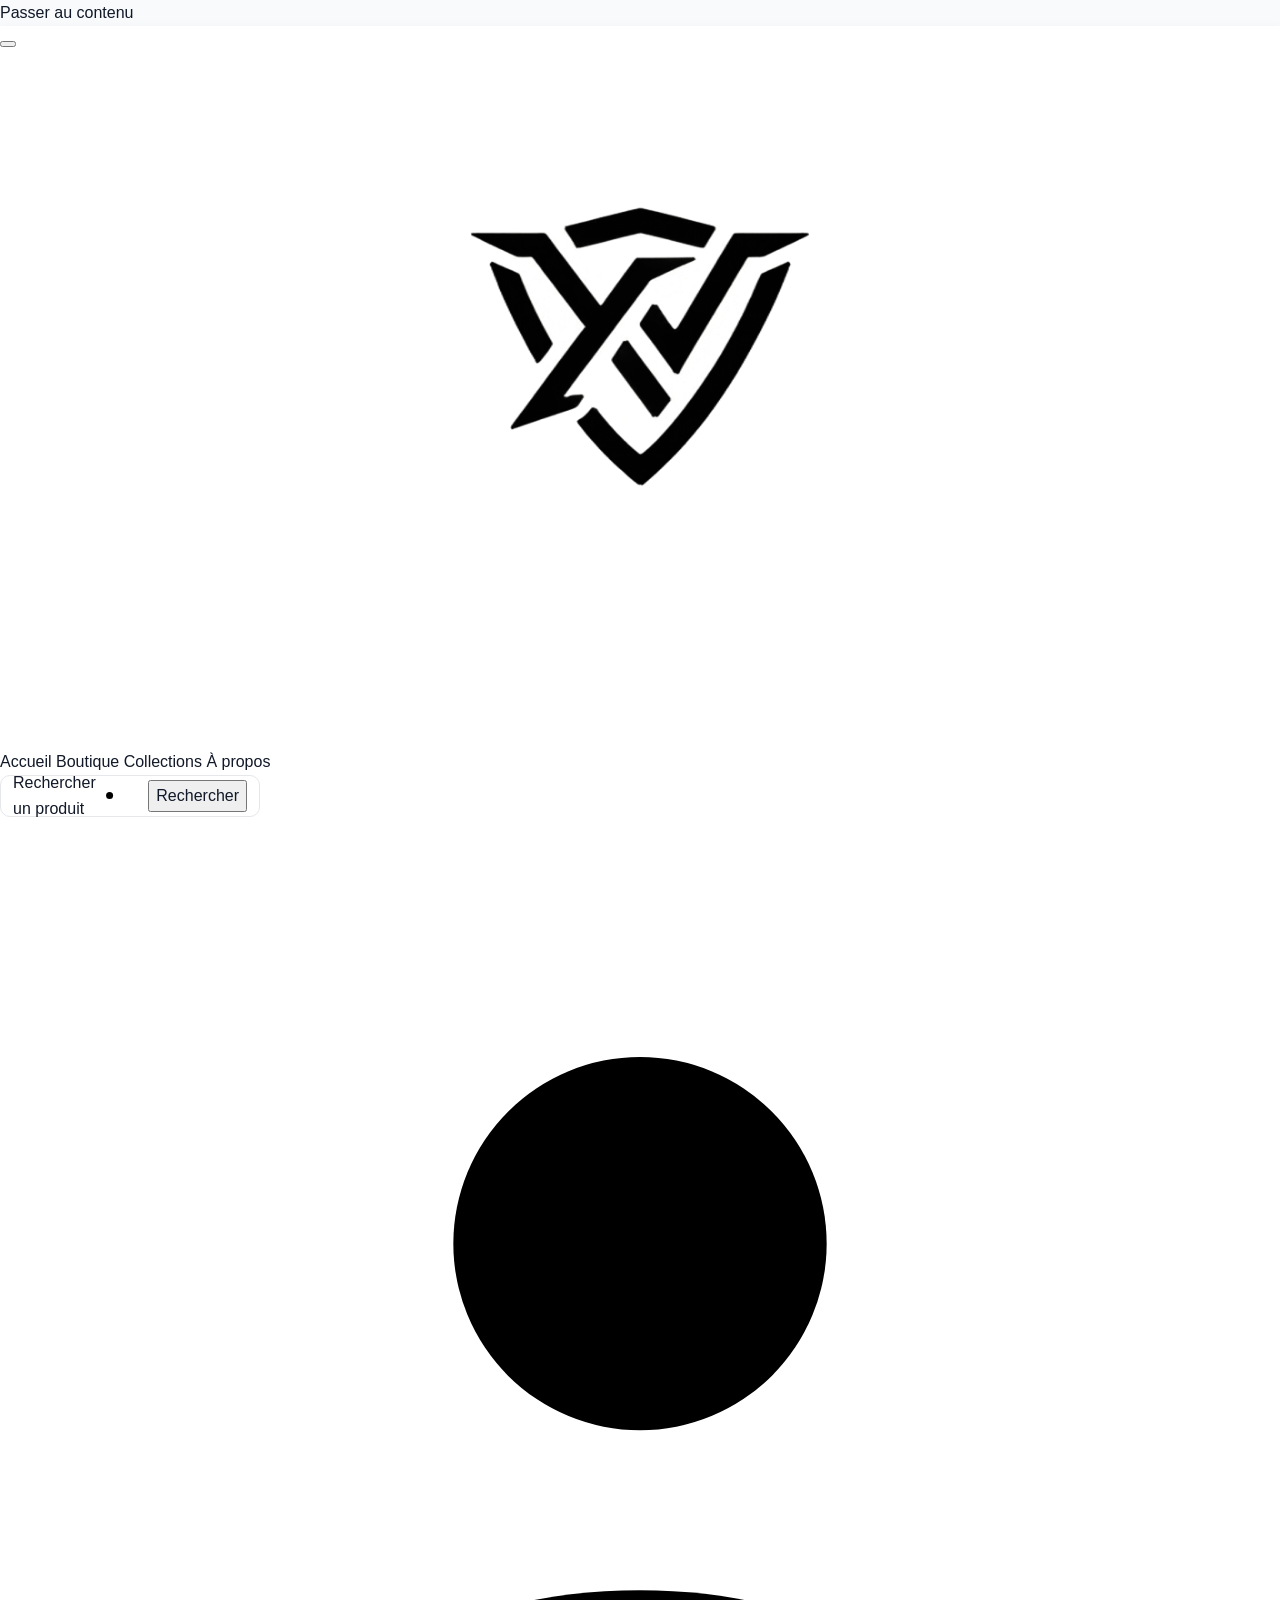
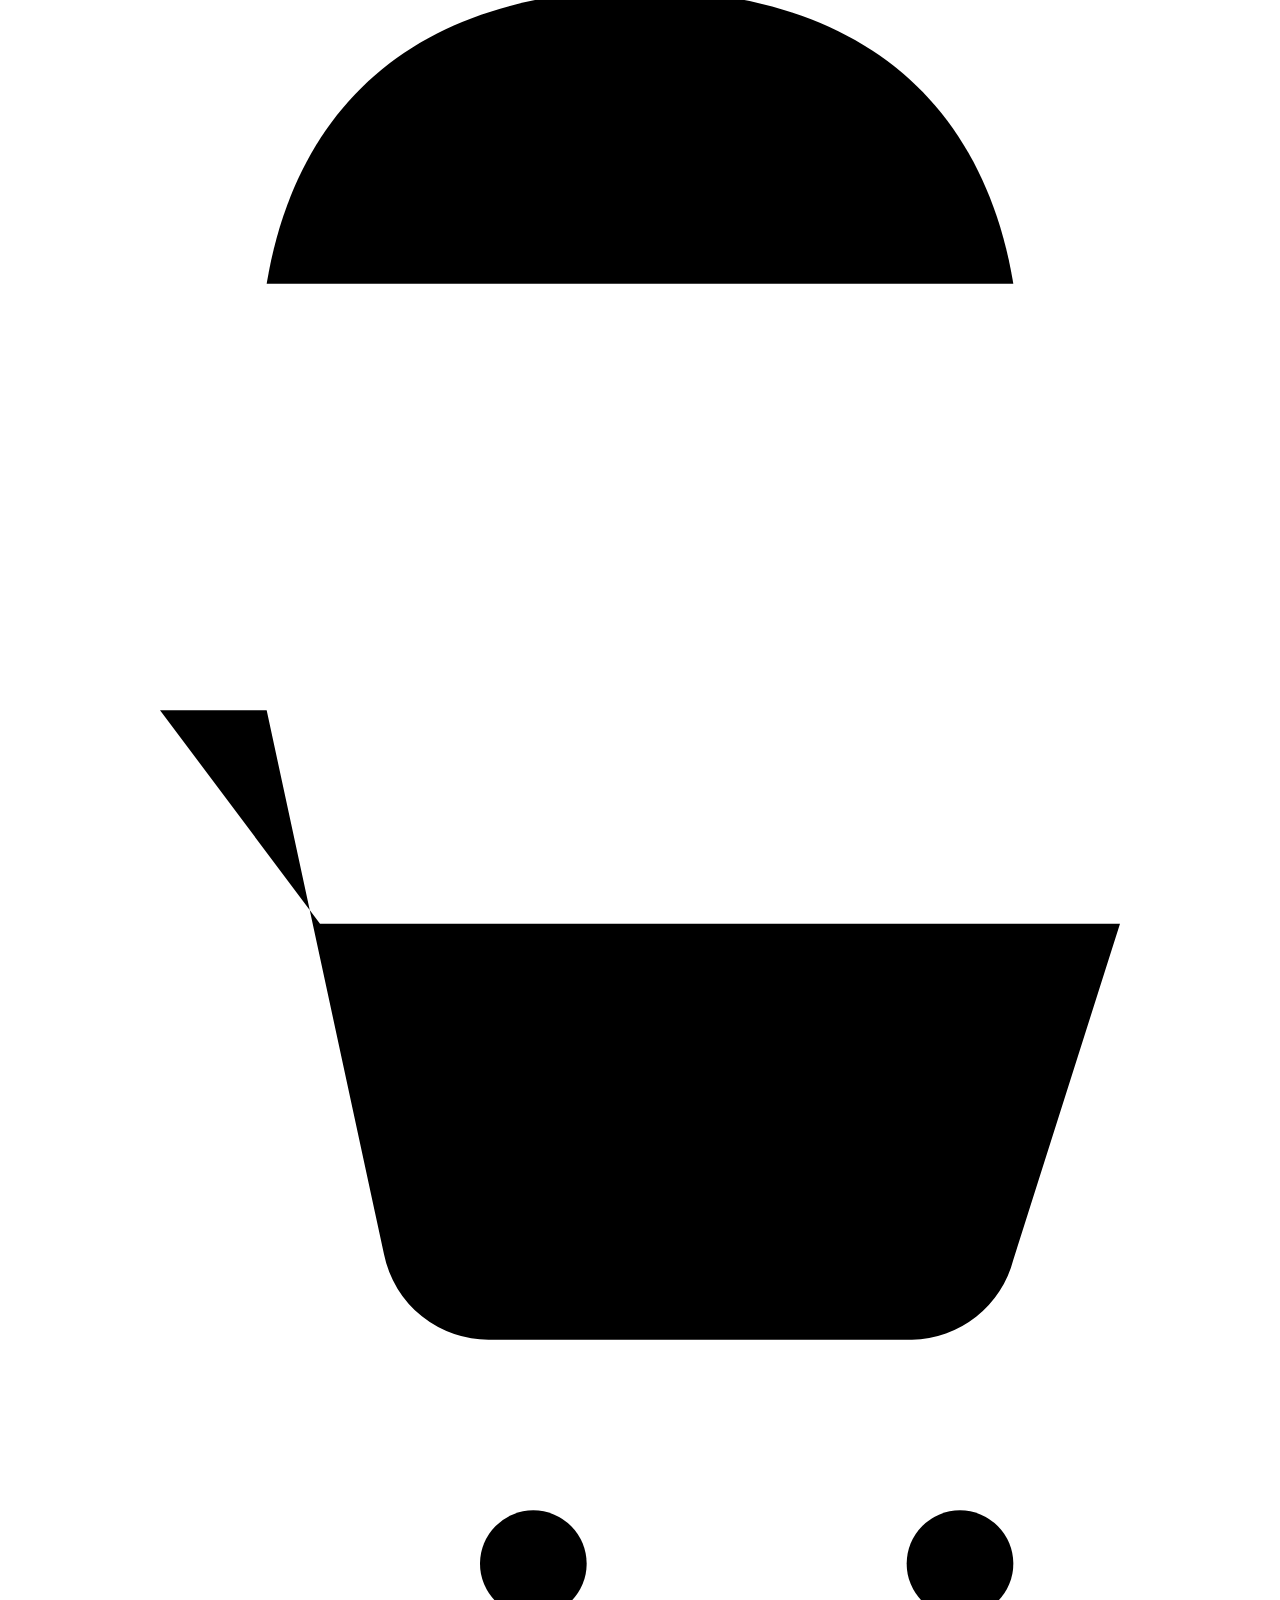
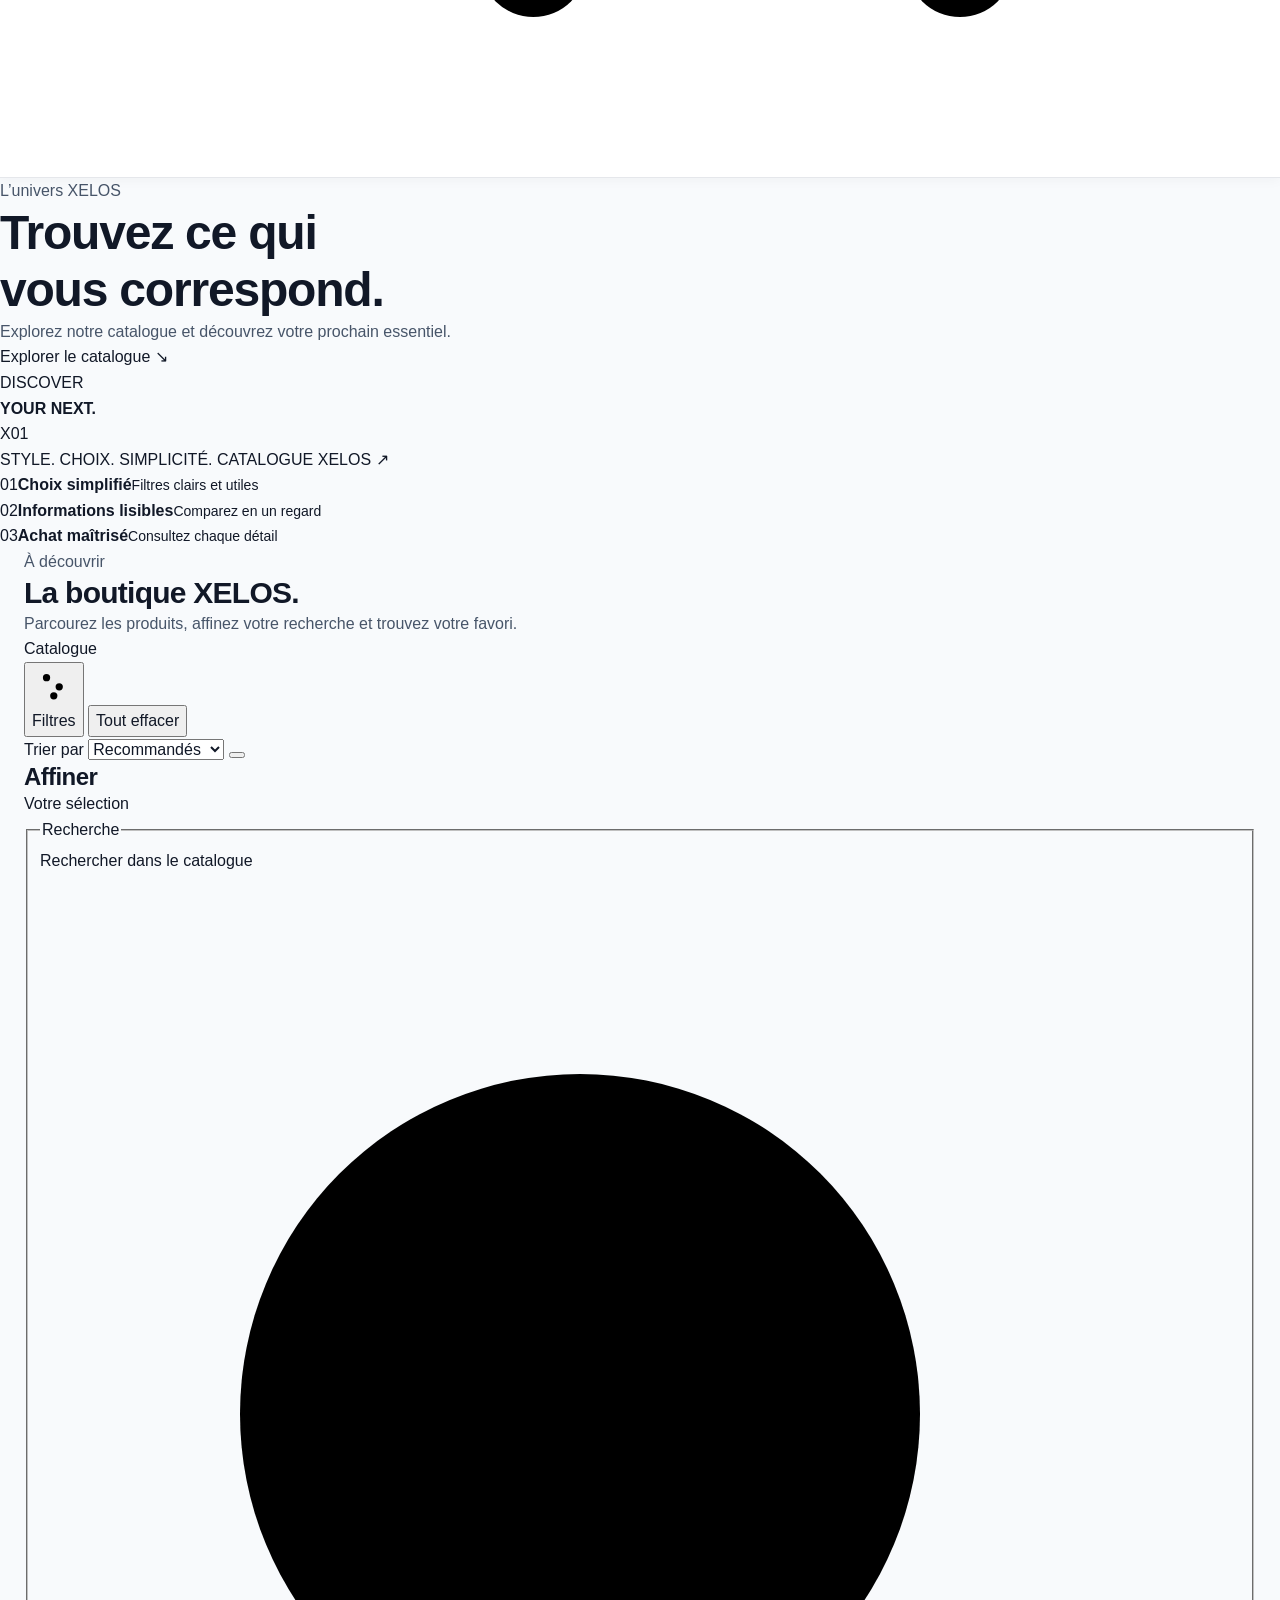
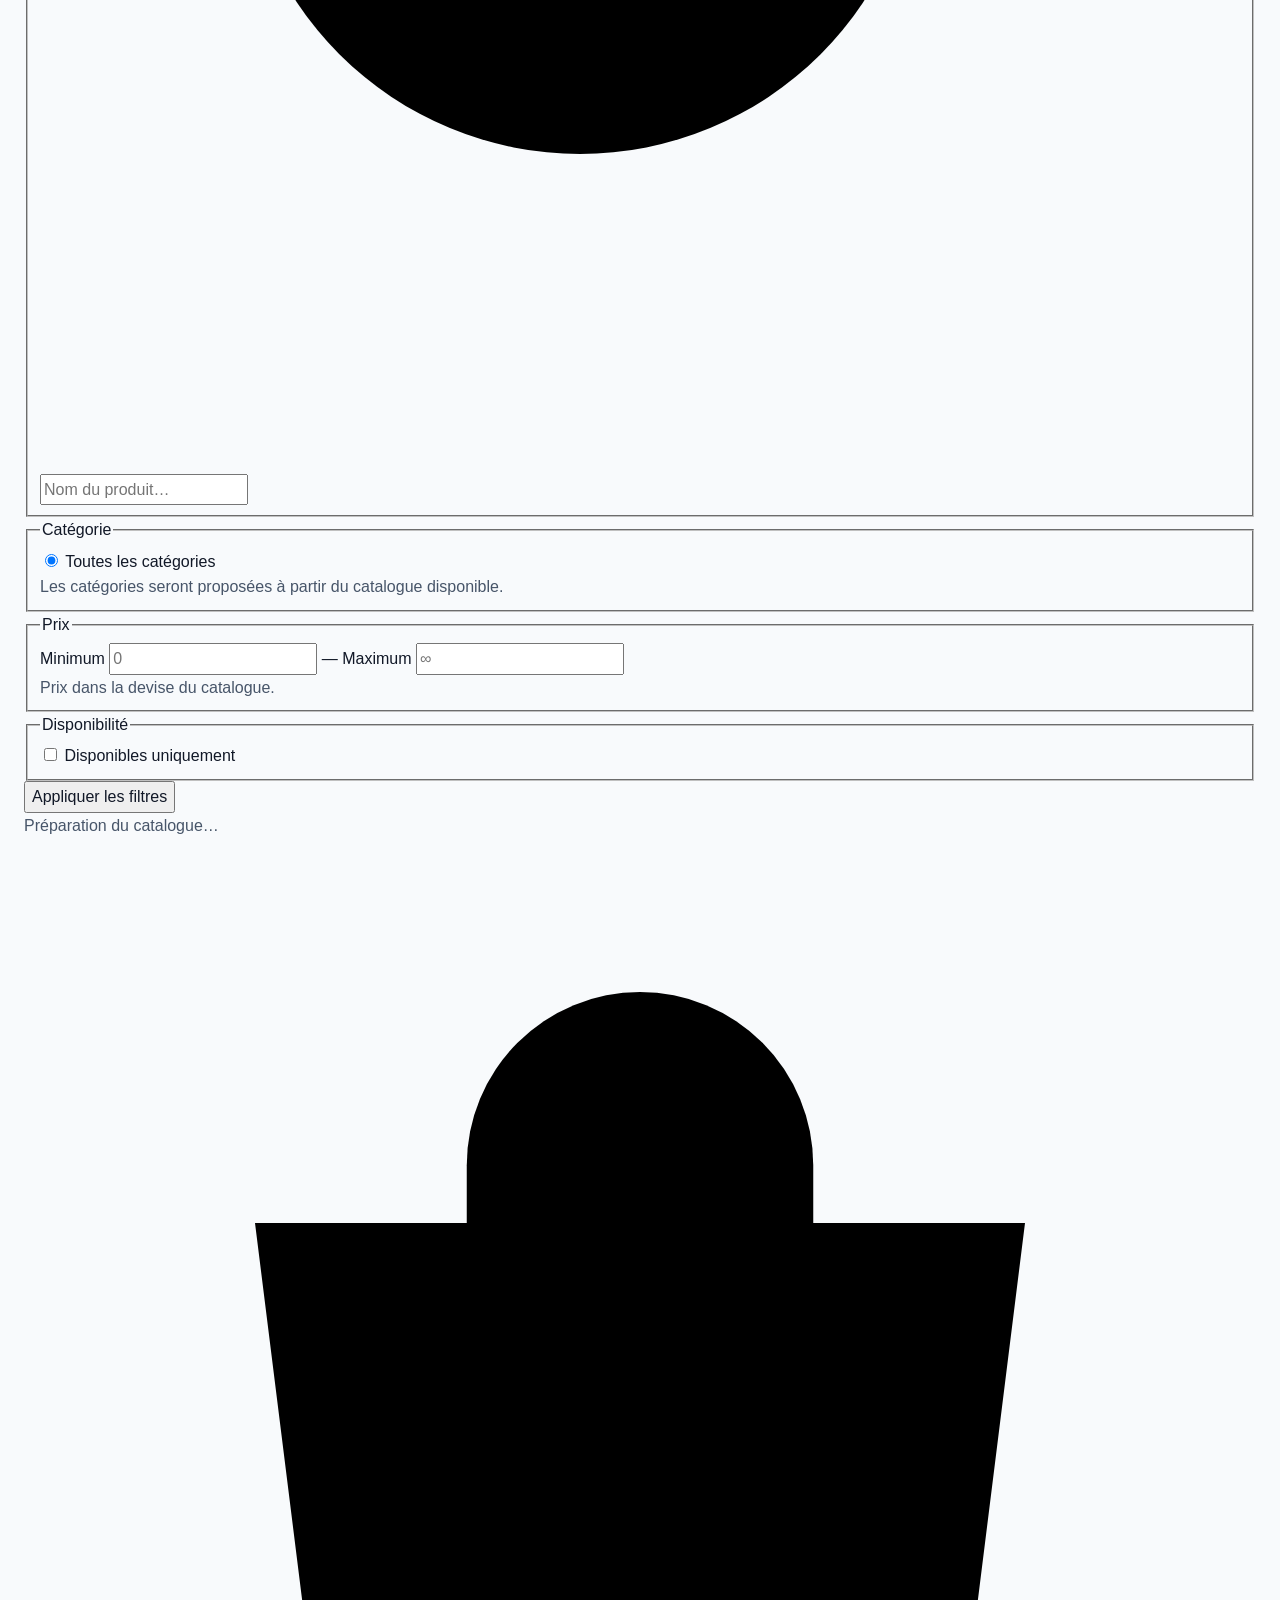
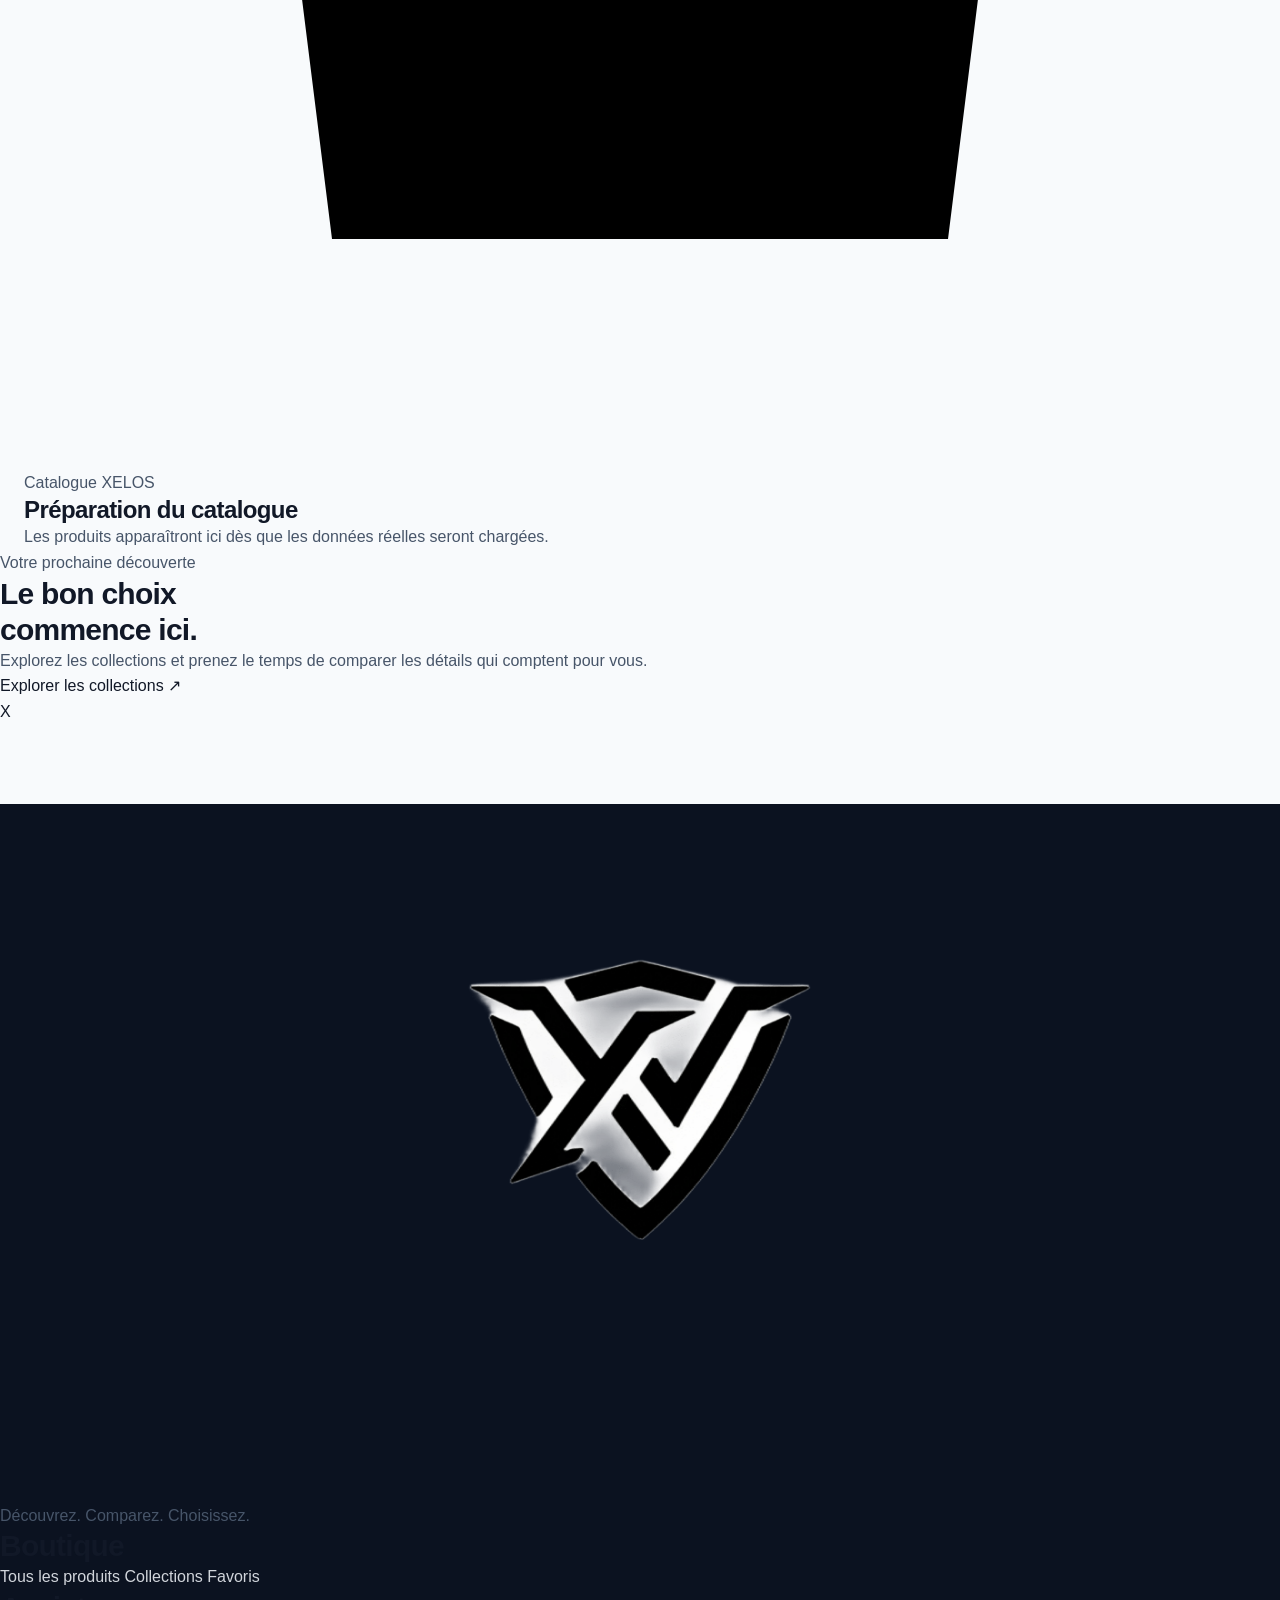
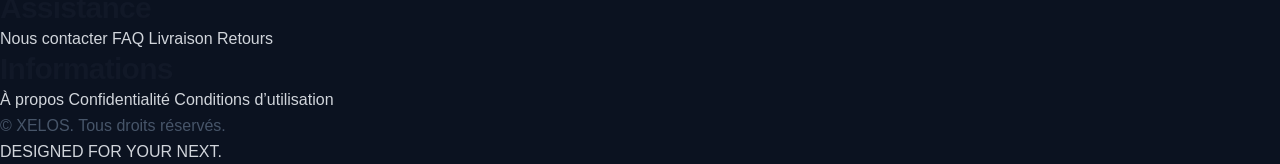
==== shop.html @ f97d2954 "Add initial shop.html file with layout and styles" ====
<!DOCTYPE html>
<html lang="fr">
<head>
  <meta charset="UTF-8">
  <meta name="viewport" content="width=device-width, initial-scale=1">
  <meta name="theme-color" content="#ffffff">
  <meta name="description" content="Explorez le catalogue XELOS : découvrez des produits soigneusement sélectionnés et trouvez ceux qui vous correspondent.">
  <title>Boutique | XELOS</title>

  <link rel="stylesheet" href="css/core/variables.css">
  <link rel="stylesheet" href="css/core/reset.css">
  <link rel="stylesheet" href="css/core/typography.css">
  <link rel="stylesheet" href="css/core/layout.css">
  <link rel="stylesheet" href="css/core/utilities.css">

  <link rel="stylesheet" href="css/components/buttons.css">
  <link rel="stylesheet" href="css/components/forms.css">
  <link rel="stylesheet" href="css/components/header.css">
  <link rel="stylesheet" href="css/components/footer.css">
  <link rel="stylesheet" href="css/components/product-card.css">
  <link rel="stylesheet" href="css/components/loader.css">
  <link rel="stylesheet" href="css/components/pagination.css">
  <link rel="stylesheet" href="css/responsive.css">
  <link rel="stylesheet" href="css/pages/shop.css">

  <script type="module" src="js/shop.js"></script>
</head>

<body class="shop-page">
  <a class="skip-link" href="#main-content">Passer au contenu</a>

  <header class="site-header">
    <div class="shop-header__inner">
      <button class="icon-button shop-menu-toggle"
              id="menuToggle"
              type="button"
              aria-label="Ouvrir le menu"
              aria-expanded="false"
              aria-controls="primaryNavigation">
        <svg viewBox="0 0 24 24" aria-hidden="true">
          <path d="M4 7h16M4 12h16M4 17h16"></path>
        </svg>
      </button>

      <a class="shop-brand" href="index.html" aria-label="XELOS — Accueil">
        <!-- Conserve le logo existant et adapte uniquement ce chemin à son vrai nom. -->
        <img src="assets/logos/xelos-logo.png" alt="XELOS" class="shop-brand__logo">
      </a>

      <nav class="shop-navigation" id="primaryNavigation" aria-label="Navigation principale">
        <a href="index.html">Accueil</a>
        <a href="shop.html" class="is-active" aria-current="page">Boutique</a>
        <a href="collections.html">Collections</a>
        <a href="about.html">À propos</a>
      </nav>

      <form class="header-search" id="headerSearch" role="search">
        <label class="visually-hidden" for="headerSearchInput">Rechercher un produit</label>
        <svg viewBox="0 0 24 24" aria-hidden="true">
          <circle cx="10.8" cy="10.8" r="6.8"></circle>
          <path d="m16 16 4.2 4.2"></path>
        </svg>
        <input id="headerSearchInput" type="search" placeholder="Rechercher un produit…"
               autocomplete="off">
        <button type="submit" aria-label="Lancer la recherche">Rechercher</button>
      </form>

      <div class="shop-header__actions">
        <a class="header-action" href="account.html" aria-label="Mon compte">
          <svg viewBox="0 0 24 24" aria-hidden="true">
            <circle cx="12" cy="8" r="3.5"></circle>
            <path d="M5 20c.6-3.6 3.1-5.5 7-5.5s6.4 1.9 7 5.5"></path>
          </svg>
        </a>
        <a class="header-action header-action--cart" href="cart.html" aria-label="Mon panier">
          <svg viewBox="0 0 24 24" aria-hidden="true">
            <path d="M3 4h2l2.2 10.2a2 2 0 0 0 2 1.6h7.9a2 2 0 0 0 1.9-1.5L21 8H6"></path>
            <circle cx="10" cy="20" r="1"></circle>
            <circle cx="18" cy="20" r="1"></circle>
          </svg>
          <span class="cart-count" id="cartCount" hidden>0</span>
        </a>
      </div>
    </div>
  </header>

  <main id="main-content">
    <section class="shop-hero" aria-labelledby="shopTitle">
      <div class="shop-hero__content">
        <p class="eyebrow"><span></span> L’univers XELOS</p>
        <h1 id="shopTitle">Trouvez ce qui<br><span>vous correspond.</span></h1>
        <p>Explorez notre catalogue et découvrez votre prochain essentiel.</p>
        <a class="button button-primary shop-hero__cta" href="#catalogue">
          Explorer le catalogue
          <span aria-hidden="true">↘</span>
        </a>
      </div>
      <div class="shop-hero__art" aria-hidden="true">
        <div class="shop-hero__orb shop-hero__orb--back"></div>
        <div class="shop-hero__orb shop-hero__orb--front"></div>
        <div class="shop-hero__line shop-hero__line--one"></div>
        <div class="shop-hero__line shop-hero__line--two"></div>
        <div class="shop-hero__label">DISCOVER<br><strong>YOUR NEXT.</strong></div>
        <div class="shop-hero__number">X<span>01</span></div>
      </div>
      <div class="shop-hero__bottom">
        <span>STYLE. CHOIX. SIMPLICITÉ.</span>
        <span>CATALOGUE XELOS <span aria-hidden="true">↗</span></span>
      </div>
    </section>

    <section class="shop-trust-strip" aria-label="Les engagements XELOS">
      <div><span class="trust-icon">01</span><span><strong>Choix simplifié</strong><small>Filtres clairs et utiles</small></span></div>
      <div><span class="trust-icon">02</span><span><strong>Informations lisibles</strong><small>Comparez en un regard</small></span></div>
      <div><span class="trust-icon">03</span><span><strong>Achat maîtrisé</strong><small>Consultez chaque détail</small></span></div>
    </section>

    <section class="shop-catalog section-container" id="catalogue" aria-labelledby="catalogueTitle">
      <div class="catalog-intro">
        <div>
          <p class="eyebrow">À découvrir</p>
          <h2 id="catalogueTitle">La boutique <span>XELOS.</span></h2>
          <p class="catalog-intro__description">Parcourez les produits, affinez votre recherche et trouvez votre favori.</p>
        </div>
        <div class="catalog-intro__meta">
          <span class="catalog-live-dot" aria-hidden="true"></span>
          <span id="catalogStatus">Catalogue</span>
        </div>
      </div>

      <div class="catalog-toolbar">
        <div class="catalog-toolbar__left">
          <button class="filter-toggle button button-secondary" id="filterToggle"
                  type="button" aria-expanded="true" aria-controls="catalogFilters">
            <svg viewBox="0 0 24 24" aria-hidden="true">
              <path d="M4 7h16M7 12h10M10 17h4"></path>
              <circle cx="8" cy="7" r="2"></circle>
              <circle cx="15" cy="12" r="2"></circle>
              <circle cx="12" cy="17" r="2"></circle>
            </svg>
            Filtres
            <span id="activeFilterCount" class="filter-count" hidden>0</span>
          </button>
          <button class="text-button" id="clearFilters" type="button">Tout effacer</button>
        </div>

        <div class="catalog-toolbar__right">
          <label class="results-label" for="sortSelect">Trier par</label>
          <select id="sortSelect" class="sort-select">
            <option value="recommended">Recommandés</option>
            <option value="newest">Nouveautés</option>
            <option value="popular">Popularité</option>
            <option value="price-asc">Prix croissant</option>
            <option value="price-desc">Prix décroissant</option>
            <option value="name-asc">Nom : A à Z</option>
          </select>
          <button class="view-toggle" id="viewToggle" type="button"
                  aria-label="Passer à l’affichage en liste" aria-pressed="false">
            <svg viewBox="0 0 24 24" aria-hidden="true">
              <rect x="4" y="4" width="6" height="6" rx="1"></rect>
              <rect x="14" y="4" width="6" height="6" rx="1"></rect>
              <rect x="4" y="14" width="6" height="6" rx="1"></rect>
              <rect x="14" y="14" width="6" height="6" rx="1"></rect>
            </svg>
          </button>
        </div>
      </div>

      <div class="catalog-layout">
        <aside class="catalog-filters" id="catalogFilters" aria-label="Filtres du catalogue">
          <div class="filter-panel__heading">
            <h3>Affiner</h3>
            <span>Votre sélection</span>
          </div>

          <fieldset class="filter-group">
            <legend>Recherche</legend>
            <label class="filter-search">
              <span class="visually-hidden">Rechercher dans le catalogue</span>
              <svg viewBox="0 0 24 24" aria-hidden="true">
                <circle cx="10.8" cy="10.8" r="6.8"></circle>
                <path d="m16 16 4.2 4.2"></path>
              </svg>
              <input id="catalogSearch" type="search" placeholder="Nom du produit…">
            </label>
          </fieldset>

          <fieldset class="filter-group">
            <legend>Catégorie</legend>
            <label class="filter-option">
              <input type="radio" name="category" value="" checked>
              <span>Toutes les catégories</span>
            </label>
            <div id="categoryOptions">
              <p class="filter-hint">Les catégories seront proposées à partir du catalogue disponible.</p>
            </div>
          </fieldset>

          <fieldset class="filter-group">
            <legend>Prix</legend>
            <div class="price-inputs">
              <label>
                <span>Minimum</span>
                <input id="minPrice" type="number" min="0" step="0.01" inputmode="decimal" placeholder="0">
              </label>
              <span class="price-separator" aria-hidden="true">—</span>
              <label>
                <span>Maximum</span>
                <input id="maxPrice" type="number" min="0" step="0.01" inputmode="decimal" placeholder="∞">
              </label>
            </div>
            <p class="filter-hint">Prix dans la devise du catalogue.</p>
          </fieldset>

          <fieldset class="filter-group">
            <legend>Disponibilité</legend>
            <label class="filter-option filter-option--checkbox">
              <input id="inStockOnly" type="checkbox">
              <span>Disponibles uniquement</span>
            </label>
          </fieldset>

          <button class="button button-primary filter-apply" id="applyFilters" type="button">
            Appliquer les filtres
          </button>
        </aside>

        <div class="catalog-results">
          <div class="catalog-results__top">
            <p id="resultsSummary" aria-live="polite">Préparation du catalogue…</p>
            <div class="active-filters" id="activeFilters" aria-label="Filtres actifs"></div>
          </div>

          <div class="product-grid" id="productGrid" aria-live="polite" aria-busy="true"></div>

          <div class="catalog-state" id="catalogState">
            <div class="catalog-state__icon" aria-hidden="true">
              <svg viewBox="0 0 64 64">
                <path d="M12 20h40l-4 32H16l-4-32Z"></path>
                <path d="M23 24v-7a9 9 0 0 1 18 0v7"></path>
                <path d="M25 36h14"></path>
              </svg>
            </div>
            <p class="eyebrow" id="stateEyebrow">Catalogue XELOS</p>
            <h3 id="stateTitle">Préparation du catalogue</h3>
            <p id="stateMessage">Les produits apparaîtront ici dès que les données réelles seront chargées.</p>
            <button class="button button-secondary" id="stateReset" type="button" hidden>
              Réinitialiser les filtres
            </button>
          </div>

          <nav class="catalog-pagination" id="catalogPagination" aria-label="Pagination du catalogue" hidden>
            <button class="pagination-button" id="previousPage" type="button" aria-label="Page précédente">←</button>
            <div class="pagination-pages" id="paginationPages"></div>
            <button class="pagination-button" id="nextPage" type="button" aria-label="Page suivante">→</button>
          </nav>
        </div>
      </div>
    </section>

    <section class="catalog-editorial" aria-label="Découvrir les collections XELOS">
      <div class="catalog-editorial__copy">
        <p class="eyebrow">Votre prochaine découverte</p>
        <h2>Le bon choix<br>commence <span>ici.</span></h2>
        <p>Explorez les collections et prenez le temps de comparer les détails qui comptent pour vous.</p>
        <a class="button button-light" href="collections.html">Explorer les collections <span aria-hidden="true">↗</span></a>
      </div>
      <div class="catalog-editorial__graphic" aria-hidden="true">
        <div class="editorial-ring editorial-ring--outer"></div>
        <div class="editorial-ring editorial-ring--inner"></div>
        <span>X</span>
      </div>
    </section>
  </main>

  <footer class="site-footer">
    <div class="shop-footer__main">
      <div class="shop-footer__brand">
        <a href="index.html" aria-label="XELOS — Accueil">
          <img src="assets/logos/xelos-logo.png" alt="XELOS" class="shop-brand__logo">
        </a>
        <p>Découvrez. Comparez. Choisissez.</p>
      </div>

      <div class="shop-footer__column">
        <h2>Boutique</h2>
        <a href="shop.html">Tous les produits</a>
        <a href="collections.html">Collections</a>
        <a href="wishlist.html">Favoris</a>
      </div>

      <div class="shop-footer__column">
        <h2>Assistance</h2>
        <a href="contact.html">Nous contacter</a>
        <a href="faq.html">FAQ</a>
        <a href="shipping-policy.html">Livraison</a>
        <a href="returns-policy.html">Retours</a>
      </div>

      <div class="shop-footer__column">
        <h2>Informations</h2>
        <a href="about.html">À propos</a>
        <a href="privacy-policy.html">Confidentialité</a>
        <a href="terms.html">Conditions d’utilisation</a>
      </div>
    </div>
    <div class="shop-footer__bottom">
      <p>© <span id="currentYear"></span> XELOS. Tous droits réservés.</p>
      <span>DESIGNED FOR YOUR NEXT.</span>
    </div>
  </footer>
</body>
</html>
---- css/core/variables.css ----
:root {
  color-scheme: light;

  /* Brand */
  --color-primary: #2563eb;
  --color-primary-hover: #1d4ed8;
  --color-primary-active: #1e40af;
  --color-primary-soft: #eff6ff;

  /* Backgrounds */
  --color-background: #f8fafc;
  --color-surface: #ffffff;
  --color-surface-muted: #f1f5f9;
  --color-surface-dark: #111827;

  /* Text */
  --color-text: #111827;
  --color-text-secondary: #475569;
  --color-text-muted: #64748b;
  --color-text-inverse: #ffffff;

  /* Borders */
  --color-border: #e2e8f0;
  --color-border-strong: #cbd5e1;

  /* Status */
  --color-success: #16a34a;
  --color-success-soft: #f0fdf4;
  --color-warning: #d97706;
  --color-warning-soft: #fffbeb;
  --color-danger: #dc2626;
  --color-danger-soft: #fef2f2;
  --color-info: #0891b2;
  --color-info-soft: #ecfeff;

  /* Typography */
  --font-family-base: Inter, -apple-system, BlinkMacSystemFont,
    "Segoe UI", sans-serif;
  --font-family-heading: Inter, -apple-system, BlinkMacSystemFont,
    "Segoe UI", sans-serif;

  --font-size-xs: 0.75rem;
  --font-size-sm: 0.875rem;
  --font-size-base: 1rem;
  --font-size-lg: 1.125rem;
  --font-size-xl: 1.25rem;
  --font-size-2xl: 1.5rem;
  --font-size-3xl: 1.875rem;
  --font-size-4xl: 2.25rem;
  --font-size-5xl: 3rem;

  --line-height-tight: 1.2;
  --line-height-base: 1.6;
  --line-height-relaxed: 1.75;

  /* Spacing */
  --space-1: 0.25rem;
  --space-2: 0.5rem;
  --space-3: 0.75rem;
  --space-4: 1rem;
  --space-5: 1.25rem;
  --space-6: 1.5rem;
  --space-8: 2rem;
  --space-10: 2.5rem;
  --space-12: 3rem;
  --space-16: 4rem;
  --space-20: 5rem;

  /* Layout */
  --container-width: 1280px;
  --container-wide: 1440px;
  --header-height: 76px;
  --sidebar-width: 260px;

  /* Borders and shadows */
  --radius-sm: 6px;
  --radius-md: 10px;
  --radius-lg: 16px;
  --radius-xl: 24px;
  --radius-full: 9999px;

  --shadow-sm: 0 1px 2px rgb(15 23 42 / 5%);
  --shadow-md: 0 4px 12px rgb(15 23 42 / 8%);
  --shadow-lg: 0 12px 32px rgb(15 23 42 / 12%);

  /* Motion */
  --transition-fast: 150ms ease;
  --transition-base: 250ms ease;
  --transition-slow: 350ms ease;

  /* Layers */
  --z-dropdown: 100;
  --z-sticky: 200;
  --z-overlay: 300;
  --z-modal: 400;
  --z-toast: 500;
}
---- css/core/typography.css ----
html {
  font-size: 16px;
}

body {
  font-family: var(--font-family-base);
  font-size: var(--font-size-base);
  font-weight: 400;
  line-height: var(--line-height-base);
  color: var(--color-text);
  background: var(--color-background);
  -webkit-font-smoothing: antialiased;
  text-rendering: optimizeLegibility;
}

h1,
h2,
h3,
h4,
h5,
h6 {
  font-family: var(--font-family-heading);
  font-weight: 700;
  line-height: var(--line-height-tight);
  letter-spacing: -0.025em;
  color: var(--color-text);
}

h1 {
  font-size: clamp(2rem, 5vw, var(--font-size-5xl));
}

h2 {
  font-size: clamp(1.75rem, 3.5vw, var(--font-size-3xl));
}

h3 {
  font-size: var(--font-size-2xl);
}

h4 {
  font-size: var(--font-size-xl);
}

h5 {
  font-size: var(--font-size-lg);
}

h6 {
  font-size: var(--font-size-base);
}

p {
  color: var(--color-text-secondary);
}

small {
  font-size: var(--font-size-sm);
}

strong,
b {
  font-weight: 700;
}

code,
pre,
kbd,
samp {
  font-family: "SFMono-Regular", Consolas, "Liberation Mono", monospace;
}

a {
  transition: color var(--transition-fast);
}

a:hover {
  color: var(--color-primary);
}

::selection {
  color: var(--color-text-inverse);
  background: var(--color-primary);
}
---- css/core/layout.css ----
.container {
  width: min(
    calc(100% - 2 * var(--space-6)),
    var(--container-width)
  );
  margin-inline: auto;
}

.container-wide {
  width: min(
    calc(100% - 2 * var(--space-6)),
    var(--container-wide)
  );
  margin-inline: auto;
}

.section {
  padding-block: var(--space-16);
}

.section-header {
  display: flex;
  align-items: end;
  justify-content: space-between;
  gap: var(--space-6);
  margin-bottom: var(--space-8);
}

.stack {
  display: flex;
  flex-direction: column;
  gap: var(--space-4);
}

.cluster {
  display: flex;
  flex-wrap: wrap;
  align-items: center;
  gap: var(--space-3);
}

.grid {
  display: grid;
  gap: var(--space-6);
}

.grid-2 {
  grid-template-columns: repeat(2, minmax(0, 1fr));
}

.grid-3 {
  grid-template-columns: repeat(3, minmax(0, 1fr));
}

.grid-4 {
  grid-template-columns: repeat(4, minmax(0, 1fr));
}

.page-layout {
  min-height: 100vh;
  display: flex;
  flex-direction: column;
}

.page-main {
  flex: 1;
}

.content-narrow {
  width: min(100%, 760px);
  margin-inline: auto;
}

.divider {
  width: 100%;
  height: 1px;
  border: 0;
  background: var(--color-border);
}

@media (max-width: 900px) {
  .grid-4,
  .grid-3 {
    grid-template-columns: repeat(2, minmax(0, 1fr));
  }

  .section {
    padding-block: var(--space-12);
  }
}

@media (max-width: 600px) {
  .container,
  .container-wide {
    width: calc(100% - 2 * var(--space-4));
  }

  .grid-2,
  .grid-3,
  .grid-4 {
    grid-template-columns: minmax(0, 1fr);
  }

  .section-header {
    align-items: flex-start;
    flex-direction: column;
  }
}
---- css/core/utilities.css ----
/* Display */
.hidden {
  display: none !important;
}

.block {
  display: block;
}

.inline-block {
  display: inline-block;
}

.flex {
  display: flex;
}

.inline-flex {
  display: inline-flex;
}

.items-center {
  align-items: center;
}

.items-start {
  align-items: flex-start;
}

.justify-center {
  justify-content: center;
}

.justify-between {
  justify-content: space-between;
}

.flex-wrap {
  flex-wrap: wrap;
}

/* Spacing */
.w-full {
  width: 100%;
}

.h-full {
  height: 100%;
}

.mx-auto {
  margin-inline: auto;
}

.mt-2 {
  margin-top: var(--space-2);
}

.mt-4 {
  margin-top: var(--space-4);
}

.mt-6 {
  margin-top: var(--space-6);
}

.mt-8 {
  margin-top: var(--space-8);
}

.mb-4 {
  margin-bottom: var(--space-4);
}

.mb-6 {
  margin-bottom: var(--space-6);
}

/* Text */
.text-left {
  text-align: left;
}

.text-center {
  text-align: center;
}

.text-right {
  text-align: right;
}

.text-muted {
  color: var(--color-text-muted);
}

.text-secondary {
  color: var(--color-text-secondary);
}

.text-primary {
  color: var(--color-primary);
}

.text-success {
  color: var(--color-success);
}

.text-danger {
  color: var(--color-danger);
}

.text-sm {
  font-size: var(--font-size-sm);
}

.text-lg {
  font-size: var(--font-size-lg);
}

.font-medium {
  font-weight: 500;
}

.font-semibold {
  font-weight: 600;
}

.font-bold {
  font-weight: 700;
}

/* Surfaces */
.rounded-sm {
  border-radius: var(--radius-sm);
}

.rounded-md {
  border-radius: var(--radius-md);
}

.rounded-lg {
  border-radius: var(--radius-lg);
}

.rounded-full {
  border-radius: var(--radius-full);
}

.border {
  border: 1px solid var(--color-border);
}

.shadow-sm {
  box-shadow: var(--shadow-sm);
}

.shadow-md {
  box-shadow: var(--shadow-md);
}

/* Accessibility */
.sr-only {
  position: absolute;
  width: 1px;
  height: 1px;
  padding: 0;
  margin: -1px;
  overflow: hidden;
  clip-path: inset(50%);
  white-space: nowrap;
  border: 0;
}
---- css/components/buttons.css ----
/* Base */
.btn {
  display: inline-flex;
  align-items: center;
  justify-content: center;
  gap: 0.625rem;
  min-height: 46px;
  padding: 0.75rem 1.25rem;
  border: 1px solid transparent;
  border-radius: var(--radius-md);
  font: inherit;
  font-size: var(--font-size-sm);
  font-weight: 650;
  line-height: 1.2;
  text-align: center;
  text-decoration: none;
  cursor: pointer;
  transition:
    background var(--transition-fast),
    color var(--transition-fast),
    border-color var(--transition-fast),
    box-shadow var(--transition-fast),
    transform var(--transition-fast);
}

.btn:hover:not(:disabled) {
  transform: translateY(-1px);
}

.btn:active:not(:disabled) {
  transform: translateY(0);
}

.btn:focus-visible {
  outline: 3px solid var(--color-primary);
  outline-offset: 3px;
}

.btn:disabled,
.btn[aria-disabled="true"] {
  opacity: 0.5;
  cursor: not-allowed;
  transform: none;
  box-shadow: none;
}

/* Primary */
.btn-primary {
  color: #fff;
  background: var(--color-primary);
  box-shadow: 0 4px 12px rgb(37 99 235 / 18%);
}

.btn-primary:hover:not(:disabled) {
  background: var(--color-primary-hover);
  box-shadow: 0 6px 18px rgb(37 99 235 / 25%);
}

/* Dark */
.btn-dark {
  color: #fff;
  background: #111827;
}

.btn-dark:hover:not(:disabled) {
  background: #1f2937;
}

/* Secondary */
.btn-secondary {
  color: var(--color-text);
  background: #fff;
  border-color: var(--color-border);
}

.btn-secondary:hover:not(:disabled) {
  background: var(--color-surface-muted);
  border-color: var(--color-border-strong);
}

/* Outline */
.btn-outline {
  color: var(--color-primary);
  background: transparent;
  border-color: var(--color-primary);
}

.btn-outline:hover:not(:disabled) {
  background: var(--color-primary-soft);
}

/* Text and danger */
.btn-ghost {
  color: var(--color-text-secondary);
  background: transparent;
}

.btn-ghost:hover:not(:disabled) {
  color: var(--color-primary);
  background: var(--color-primary-soft);
}

.btn-danger {
  color: #fff;
  background: var(--color-danger);
}

.btn-danger:hover:not(:disabled) {
  background: #b91c1c;
}

/* Sizes */
.btn-sm {
  min-height: 36px;
  padding: 0.5rem 0.875rem;
  font-size: var(--font-size-xs);
}

.btn-lg {
  min-height: 54px;
  padding: 0.95rem 1.75rem;
  font-size: var(--font-size-base);
}

.btn-block {
  display: flex;
  width: 100%;
}

.btn-icon {
  display: inline-grid;
  place-items: center;
  width: 44px;
  height: 44px;
  padding: 0;
  color: var(--color-text);
  background: #fff;
  border: 1px solid var(--color-border);
  border-radius: var(--radius-md);
}

.btn-icon:hover:not(:disabled) {
  color: var(--color-primary);
  background: var(--color-primary-soft);
  border-color: #bfdbfe;
}

.btn-icon:disabled {
  opacity: 0.5;
  cursor: not-allowed;
}
---- css/components/forms.css ----
.form-group {
  display: flex;
  flex-direction: column;
  gap: 0.5rem;
  min-width: 0;
}

.form-label {
  color: var(--color-text);
  font-size: var(--font-size-sm);
  font-weight: 600;
}

.form-hint {
  color: var(--color-text-muted);
  font-size: var(--font-size-xs);
  line-height: 1.5;
}

.form-control {
  width: 100%;
  min-height: 48px;
  padding: 0.75rem 0.875rem;
  color: var(--color-text);
  background: #fff;
  border: 1px solid var(--color-border-strong);
  border-radius: var(--radius-md);
  font: inherit;
  font-size: var(--font-size-sm);
  transition:
    border-color var(--transition-fast),
    box-shadow var(--transition-fast),
    background var(--transition-fast);
}

.form-control::placeholder {
  color: #94a3b8;
}

.form-control:hover:not(:disabled):not(:focus) {
  border-color: #94a3b8;
}

.form-control:focus {
  border-color: var(--color-primary);
  outline: none;
  box-shadow: 0 0 0 4px rgb(37 99 235 / 12%);
}

.form-control:disabled {
  color: var(--color-text-muted);
  background: var(--color-surface-muted);
  cursor: not-allowed;
}

textarea.form-control {
  min-height: 120px;
  resize: vertical;
}

select.form-control {
  cursor: pointer;
}

.form-control[aria-invalid="true"] {
  border-color: var(--color-danger);
}

.form-error {
  color: var(--color-danger);
  font-size: var(--font-size-xs);
}

.form-success {
  color: var(--color-success);
  font-size: var(--font-size-xs);
}

/* Checkbox and radio */
.form-check {
  display: flex;
  align-items: flex-start;
  gap: 0.625rem;
  color: var(--color-text-secondary);
  font-size: var(--font-size-sm);
  cursor: pointer;
}

.form-check input {
  width: 18px;
  height: 18px;
  flex: 0 0 auto;
  margin-top: 2px;
  accent-color: var(--color-primary);
  cursor: pointer;
}

.form-check input:focus-visible {
  outline: 2px solid var(--color-primary);
  outline-offset: 3px;
}

/* Input with leading/trailing content */
.input-group {
  display: flex;
  align-items: stretch;
  width: 100%;
}

.input-group .form-control {
  min-width: 0;
}

.input-group > .form-control:not(:first-child) {
  border-top-left-radius: 0;
  border-bottom-left-radius: 0;
}

.input-group > .form-control:not(:last-child) {
  border-top-right-radius: 0;
  border-bottom-right-radius: 0;
}

.input-addon {
  display: inline-flex;
  align-items: center;
  justify-content: center;
  padding-inline: 0.875rem;
  color: var(--color-text-secondary);
  background: var(--color-surface-muted);
  border: 1px solid var(--color-border);
  font-size: var(--font-size-sm);
}

.input-group > .input-addon:first-child {
  border-right: 0;
  border-radius: var(--radius-md) 0 0 var(--radius-md);
}

.input-group > .input-addon:last-child {
  border-left: 0;
  border-radius: 0 var(--radius-md) var(--radius-md) 0;
}
---- css/components/header.css ----
/* =========================================================
   XELOS — HEADER
   Fichier : css/components/header.css
   ========================================================= */

.site-header {
  position: sticky;
  top: 0;
  z-index: 1000;
  width: 100%;
  background: var(--color-white, #ffffff);
  border-bottom: 1px solid var(--border-color, #e5e7eb);
  box-shadow: 0 2px 12px rgb(15 23 42 / 4%);
}

.header-container {
  width: min(100% - 48px, 1440px);
  min-height: 76px;
  margin-inline: auto;
  display: flex;
  align-items: center;
  justify-content: space-between;
  gap: 28px;
}

.header-brand {
  display: inline-flex;
  align-items: center;
  flex-shrink: 0;
  gap: 10px;
  color: var(--color-text, #111827);
  text-decoration: none;
}

.header-brand img {
  display: block;
  width: auto;
  max-width: 150px;
  max-height: 44px;
  object-fit: contain;
}

.header-brand-name {
  font-size: 1.5rem;
  font-weight: 800;
  letter-spacing: -0.06em;
}

.header-nav {
  display: flex;
  align-items: center;
  justify-content: center;
  gap: 30px;
}

.header-nav a {
  position: relative;
  padding-block: 8px;
  color: var(--color-text-secondary, #4b5563);
  font-size: 0.925rem;
  font-weight: 600;
  text-decoration: none;
  transition: color 180ms ease;
}

.header-nav a:hover,
.header-nav a[aria-current="page"] {
  color: var(--color-primary, #2563eb);
}

.header-nav a[aria-current="page"]::after {
  position: absolute;
  right: 0;
  bottom: 0;
  left: 0;
  height: 2px;
  border-radius: 2px;
  background: var(--color-primary, #2563eb);
  content: "";
}

.header-actions {
  display: flex;
  align-items: center;
  justify-content: flex-end;
  gap: 12px;
  flex-shrink: 0;
}

.header-search {
  display: flex;
  align-items: center;
  width: min(260px, 22vw);
  min-width: 170px;
  height: 42px;
  padding-inline: 12px;
  gap: 8px;
  border: 1px solid var(--border-color, #e5e7eb);
  border-radius: 10px;
  background: var(--color-surface, #f9fafb);
  transition:
    border-color 180ms ease,
    box-shadow 180ms ease,
    background 180ms ease;
}

.header-search:focus-within {
  border-color: var(--color-primary, #2563eb);
  background: #ffffff;
  box-shadow: 0 0 0 3px rgb(37 99 235 / 12%);
}

.header-search input {
  width: 100%;
  min-width: 0;
  border: 0;
  outline: 0;
  background: transparent;
  color: var(--color-text, #111827);
  font: inherit;
  font-size: 0.875rem;
}

.header-search input::placeholder {
  color: var(--color-text-muted, #9ca3af);
}

.header-icon-button {
  position: relative;
  display: inline-flex;
  align-items: center;
  justify-content: center;
  width: 42px;
  height: 42px;
  flex-shrink: 0;
  border: 1px solid transparent;
  border-radius: 10px;
  background: transparent;
  color: var(--color-text, #111827);
  text-decoration: none;
  cursor: pointer;
  transition:
    color 180ms ease,
    background 180ms ease,
    border-color 180ms ease;
}

.header-icon-button:hover {
  border-color: var(--border-color, #e5e7eb);
  background: var(--color-surface, #f9fafb);
  color: var(--color-primary, #2563eb);
}

.header-icon-button svg,
.header-icon-button i {
  width: 20px;
  height: 20px;
  font-size: 1.15rem;
}

.header-badge {
  position: absolute;
  top: 1px;
  right: 0;
  display: inline-flex;
  align-items: center;
  justify-content: center;
  min-width: 18px;
  height: 18px;
  padding-inline: 4px;
  border: 2px solid #ffffff;
  border-radius: 999px;
  background: var(--color-primary, #2563eb);
  color: #ffffff;
  font-size: 0.65rem;
  font-weight: 700;
  line-height: 1;
}

.header-menu-toggle {
  display: none;
}

@media (max-width: 1100px) {
  .header-container {
    gap: 18px;
  }

  .header-nav {
    gap: 18px;
  }

  .header-search {
    width: 190px;
    min-width: 140px;
  }
}

@media (max-width: 800px) {
  .header-container {
    width: min(100% - 32px, 1440px);
    min-height: 68px;
    gap: 12px;
  }

  .header-brand img {
    max-width: 125px;
    max-height: 38px;
  }

  .header-nav {
    position: absolute;
    top: 100%;
    right: 0;
    left: 0;
    display: none;
    align-items: stretch;
    padding: 12px 20px 20px;
    gap: 0;
    border-bottom: 1px solid var(--border-color, #e5e7eb);
    background: #ffffff;
    box-shadow: 0 12px 20px rgb(15 23 42 / 8%);
  }

  .header-nav.is-open {
    display: flex;
    flex-direction: column;
  }

  .header-nav a {
    padding: 13px 4px;
  }

  .header-nav a[aria-current="page"]::after {
    display: none;
  }

  .header-menu-toggle {
    display: inline-flex;
  }

  .header-search {
    width: 42px;
    min-width: 42px;
    padding-inline: 10px;
  }

  .header-search input {
    width: 0;
    padding: 0;
    opacity: 0;
  }

  .header-search:focus-within {
    position: absolute;
    right: 16px;
    left: 16px;
    z-index: 2;
    width: auto;
    background: #ffffff;
  }

  .header-search:focus-within input {
    width: 100%;
    opacity: 1;
  }

  .header-actions {
    gap: 4px;
  }
}

@media (max-width: 420px) {
  .header-container {
    width: calc(100% - 24px);
  }

  .header-brand img {
    max-width: 105px;
  }

  .header-actions {
    gap: 2px;
  }

  .header-icon-button {
    width: 36px;
    height: 38px;
  }
}

@media (prefers-reduced-motion: reduce) {
  .site-header *,
  .site-header *::before,
  .site-header *::after {
    scroll-behavior: auto !important;
    transition-duration: 0.01ms !important;
  }
}
---- css/components/footer.css ----
/* =========================================================
   XELOS — FOOTER
   Fichier : css/components/footer.css
   ========================================================= */

.site-footer {
  margin-top: 80px;
  background: var(--footer-background, #0b1220);
  color: #d1d5db;
}

.footer-main {
  width: min(100% - 48px, 1440px);
  margin-inline: auto;
  padding-block: 64px 48px;
  display: grid;
  grid-template-columns: 1.5fr repeat(3, minmax(0, 1fr));
  gap: 48px;
}

.footer-brand {
  display: inline-flex;
  align-items: center;
  width: fit-content;
  margin-bottom: 18px;
  gap: 10px;
  color: #ffffff;
  text-decoration: none;
}

.footer-brand img {
  display: block;
  width: auto;
  max-width: 150px;
  max-height: 44px;
  object-fit: contain;
}

.footer-brand-name {
  font-size: 1.5rem;
  font-weight: 800;
  letter-spacing: -0.06em;
}

.footer-description {
  max-width: 340px;
  margin: 0;
  color: #9ca3af;
  font-size: 0.925rem;
  line-height: 1.8;
}

.footer-heading {
  margin: 0 0 20px;
  color: #ffffff;
  font-size: 0.95rem;
  font-weight: 750;
}

.footer-links {
  display: flex;
  flex-direction: column;
  align-items: flex-start;
  padding: 0;
  margin: 0;
  gap: 13px;
  list-style: none;
}

.footer-links a {
  color: #9ca3af;
  font-size: 0.875rem;
  line-height: 1.6;
  text-decoration: none;
  transition: color 180ms ease;
}

.footer-links a:hover {
  color: #ffffff;
}

.footer-socials {
  display: flex;
  align-items: center;
  flex-wrap: wrap;
  margin-top: 24px;
  gap: 10px;
}

.footer-social-link {
  display: inline-flex;
  align-items: center;
  justify-content: center;
  width: 40px;
  height: 40px;
  border: 1px solid #374151;
  border-radius: 10px;
  color: #e5e7eb;
  text-decoration: none;
  transition:
    border-color 180ms ease,
    background 180ms ease,
    color 180ms ease;
}

.footer-social-link:hover {
  border-color: var(--color-primary, #2563eb);
  background: var(--color-primary, #2563eb);
  color: #ffffff;
}

.footer-social-link svg,
.footer-social-link i {
  width: 18px;
  height: 18px;
  font-size: 1rem;
}

.footer-newsletter {
  display: flex;
  width: 100%;
  max-width: 440px;
  margin-top: 18px;
  gap: 8px;
}

.footer-newsletter input {
  width: 100%;
  min-width: 0;
  min-height: 44px;
  padding: 10px 12px;
  border: 1px solid #374151;
  border-radius: 9px;
  outline: none;
  background: #111827;
  color: #ffffff;
  font: inherit;
  font-size: 0.875rem;
}

.footer-newsletter input::placeholder {
  color: #9ca3af;
}

.footer-newsletter input:focus {
  border-color: #60a5fa;
  box-shadow: 0 0 0 3px rgb(37 99 235 / 22%);
}

.footer-newsletter button {
  display: inline-flex;
  min-height: 44px;
  flex-shrink: 0;
  align-items: center;
  justify-content: center;
  padding: 10px 16px;
  border: 1px solid var(--color-primary, #2563eb);
  border-radius: 9px;
  background: var(--color-primary, #2563eb);
  color: #ffffff;
  font: inherit;
  font-size: 0.875rem;
  font-weight: 700;
  cursor: pointer;
  transition: background 180ms ease;
}

.footer-newsletter button:hover {
  background: #1d4ed8;
}

.footer-bottom {
  width: min(100% - 48px, 1440px);
  margin-inline: auto;
  padding-block: 22px;
  display: flex;
  align-items: center;
  justify-content: space-between;
  flex-wrap: wrap;
  gap: 16px;
  border-top: 1px solid #273244;
}

.footer-copyright {
  margin: 0;
  color: #9ca3af;
  font-size: 0.8rem;
  line-height: 1.6;
}

.footer-legal-links {
  display: flex;
  align-items: center;
  flex-wrap: wrap;
  gap: 20px;
}

.footer-legal-links a {
  color: #9ca3af;
  font-size: 0.8rem;
  text-decoration: none;
}

.footer-legal-links a:hover {
  color: #ffffff;
}

.site-footer a:focus-visible,
.site-footer button:focus-visible,
.site-footer input:focus-visible {
  outline: 3px solid #60a5fa;
  outline-offset: 3px;
}

@media (max-width: 1000px) {
  .footer-main {
    grid-template-columns: repeat(2, minmax(0, 1fr));
    gap: 36px;
  }
}

@media (max-width: 600px) {
  .site-footer {
    margin-top: 56px;
  }

  .footer-main,
  .footer-bottom {
    width: calc(100% - 32px);
  }

  .footer-main {
    padding-block: 44px 32px;
    grid-template-columns: 1fr 1fr;
    gap: 32px 20px;
  }

  .footer-brand-column {
    grid-column: 1 / -1;
  }

  .footer-newsletter {
    flex-direction: column;
  }

  .footer-newsletter button {
    width: 100%;
  }

  .footer-bottom {
    align-items: flex-start;
    flex-direction: column;
  }

  .footer-legal-links {
    gap: 12px 18px;
  }
}

@media (max-width: 360px) {
  .footer-main {
    grid-template-columns: 1fr;
  }

  .footer-brand-column {
    grid-column: auto;
  }
}
---- css/components/product-card.css ----
/* =========================================================
   XELOS — PRODUCT CARD
   Fichier : css/components/product-card.css
   ========================================================= */

.product-grid {
  display: grid;
  grid-template-columns: repeat(4, minmax(0, 1fr));
  gap: 24px;
}

.product-card {
  position: relative;
  display: flex;
  min-width: 0;
  flex-direction: column;
  overflow: hidden;
  border: 1px solid var(--border-color, #e5e7eb);
  border-radius: 16px;
  background: var(--color-white, #ffffff);
  transition:
    transform 220ms ease,
    box-shadow 220ms ease,
    border-color 220ms ease;
}

.product-card:hover {
  transform: translateY(-4px);
  border-color: #d1d5db;
  box-shadow: 0 14px 32px rgb(15 23 42 / 8%);
}

.product-card-media {
  position: relative;
  overflow: hidden;
  aspect-ratio: 4 / 4.5;
  background: var(--color-surface, #f3f4f6);
}

.product-card-image {
  display: block;
  width: 100%;
  height: 100%;
  object-fit: cover;
  transition: transform 350ms ease;
}

.product-card:hover .product-card-image {
  transform: scale(1.045);
}

.product-card-badges {
  position: absolute;
  top: 12px;
  left: 12px;
  display: flex;
  flex-wrap: wrap;
  gap: 6px;
}

.product-badge {
  display: inline-flex;
  align-items: center;
  min-height: 24px;
  padding: 4px 8px;
  border-radius: 6px;
  background: #ffffff;
  color: #111827;
  font-size: 0.7rem;
  font-weight: 700;
  line-height: 1.2;
}

.product-badge--sale {
  background: #dc2626;
  color: #ffffff;
}

.product-badge--new {
  background: var(--color-primary, #2563eb);
  color: #ffffff;
}

.product-card-actions {
  position: absolute;
  top: 12px;
  right: 12px;
  display: flex;
  flex-direction: column;
  gap: 8px;
}

.product-card-action {
  display: inline-flex;
  align-items: center;
  justify-content: center;
  width: 38px;
  height: 38px;
  border: 1px solid rgb(229 231 235 / 90%);
  border-radius: 50%;
  background: rgb(255 255 255 / 95%);
  color: #111827;
  cursor: pointer;
  transition:
    color 180ms ease,
    background 180ms ease,
    transform 180ms ease;
}

.product-card-action:hover {
  transform: scale(1.06);
  background: var(--color-primary, #2563eb);
  color: #ffffff;
}

.product-card-action[aria-pressed="true"] {
  background: #eff6ff;
  color: var(--color-primary, #2563eb);
}

.product-card-action svg,
.product-card-action i {
  width: 18px;
  height: 18px;
  font-size: 1rem;
}

.product-card-body {
  display: flex;
  flex: 1;
  flex-direction: column;
  align-items: flex-start;
  padding: 16px;
  gap: 9px;
}

.product-card-category {
  margin: 0;
  color: var(--color-text-muted, #6b7280);
  font-size: 0.75rem;
  font-weight: 600;
  letter-spacing: 0.04em;
  text-transform: uppercase;
}

.product-card-title {
  display: -webkit-box;
  width: 100%;
  overflow: hidden;
  margin: 0;
  color: var(--color-text, #111827);
  font-size: 1rem;
  font-weight: 650;
  line-height: 1.45;
  overflow-wrap: anywhere;
  -webkit-box-orient: vertical;
  -webkit-line-clamp: 2;
}

.product-card-title a {
  color: inherit;
  text-decoration: none;
}

.product-card-title a:hover {
  color: var(--color-primary, #2563eb);
}

.product-card-rating {
  display: flex;
  align-items: center;
  flex-wrap: wrap;
  gap: 6px;
  color: var(--color-text-secondary, #4b5563);
  font-size: 0.8rem;
}

.product-card-rating-stars {
  color: #f59e0b;
  letter-spacing: 1px;
}

.product-card-rating-count {
  color: var(--color-text-muted, #6b7280);
}

.product-card-price {
  display: flex;
  align-items: baseline;
  flex-wrap: wrap;
  margin-top: auto;
  gap: 8px;
}

.product-price-current {
  color: var(--color-text, #111827);
  font-size: 1.125rem;
  font-weight: 800;
  font-variant-numeric: tabular-nums;
}

.product-price-original {
  color: var(--color-text-muted, #9ca3af);
  font-size: 0.875rem;
  text-decoration: line-through;
}

.product-card-availability {
  color: var(--color-success, #16a34a);
  font-size: 0.8rem;
  font-weight: 600;
}

.product-card-availability.is-unavailable {
  color: var(--color-error, #dc2626);
}

.product-card-footer {
  width: 100%;
  margin-top: 4px;
}

.product-card-add {
  display: inline-flex;
  width: 100%;
  min-height: 42px;
  align-items: center;
  justify-content: center;
  padding: 10px 14px;
  gap: 8px;
  border: 1px solid var(--color-primary, #2563eb);
  border-radius: 10px;
  background: var(--color-primary, #2563eb);
  color: #ffffff;
  font: inherit;
  font-size: 0.875rem;
  font-weight: 700;
  cursor: pointer;
  transition:
    background 180ms ease,
    border-color 180ms ease,
    transform 180ms ease;
}

.product-card-add:hover {
  transform: translateY(-1px);
  border-color: #1d4ed8;
  background: #1d4ed8;
}

.product-card-add:disabled {
  transform: none;
  border-color: #d1d5db;
  background: #e5e7eb;
  color: #6b7280;
  cursor: not-allowed;
}

.product-card a:focus-visible,
.product-card button:focus-visible {
  outline: 3px solid rgb(37 99 235 / 45%);
  outline-offset: 3px;
}

@media (max-width: 1100px) {
  .product-grid {
    grid-template-columns: repeat(3, minmax(0, 1fr));
    gap: 20px;
  }
}

@media (max-width: 760px) {
  .product-grid {
    grid-template-columns: repeat(2, minmax(0, 1fr));
    gap: 14px;
  }

  .product-card {
    border-radius: 12px;
  }

  .product-card-body {
    padding: 12px;
    gap: 8px;
  }

  .product-card-actions {
    top: 8px;
    right: 8px;
  }

  .product-card-action {
    width: 34px;
    height: 34px;
  }

  .product-card-title {
    font-size: 0.9rem;
  }

  .product-price-current {
    font-size: 1rem;
  }

  .product-card-add {
    min-height: 40px;
    padding-inline: 8px;
    font-size: 0.8rem;
  }
}

@media (max-width: 360px) {
  .product-grid {
    gap: 10px;
  }

  .product-card-body {
    padding: 9px;
  }

  .product-card-badges {
    top: 6px;
    left: 6px;
  }

  .product-badge {
    font-size: 0.65rem;
  }
}

@media (prefers-reduced-motion: reduce) {
  .product-card,
  .product-card-image,
  .product-card-action,
  .product-card-add {
    transition: none;
  }

  .product-card:hover,
  .product-card:hover .product-card-image,
  .product-card-action:hover,
  .product-card-add:hover {
    transform: none;
  }
}
---- css/components/loader.css ----
/* Circular spinner */
.spinner {
  display: inline-block;
  width: 28px;
  height: 28px;
  border: 3px solid #dbeafe;
  border-top-color: var(--color-primary);
  border-radius: 50%;
  animation: spinner-rotate 700ms linear infinite;
}

.spinner-sm {
  width: 16px;
  height: 16px;
  border-width: 2px;
}

.spinner-lg {
  width: 44px;
  height: 44px;
  border-width: 4px;
}

.spinner-light {
  border-color: rgb(255 255 255 / 35%);
  border-top-color: #fff;
}

/* Full loading section */
.loading-state {
  display: flex;
  min-height: 180px;
  flex-direction: column;
  align-items: center;
  justify-content: center;
  gap: var(--space-4);
  padding: var(--space-8);
  text-align: center;
}

.loading-text {
  color: var(--color-text-secondary);
  font-size: var(--font-size-sm);
}

/* Skeleton placeholders */
.skeleton {
  position: relative;
  overflow: hidden;
  background: #e9eef5;
  border-radius: var(--radius-sm);
}

.skeleton::after {
  position: absolute;
  inset: 0;
  background: linear-gradient(
    90deg,
    transparent,
    rgb(255 255 255 / 65%),
    transparent
  );
  content: "";
  transform: translateX(-100%);
  animation: skeleton-shimmer 1.4s infinite;
}

.skeleton-text {
  width: 100%;
  height: 14px;
}

.skeleton-title {
  width: 65%;
  height: 22px;
}

.skeleton-image {
  width: 100%;
  aspect-ratio: 4 / 5;
}

.skeleton-button {
  width: 140px;
  height: 44px;
  border-radius: var(--radius-md);
}

/* Button loading indicator */
.btn-loading {
  position: relative;
  color: transparent !important;
  pointer-events: none;
}

.btn-loading::after {
  position: absolute;
  width: 18px;
  height: 18px;
  border: 2px solid rgb(255 255 255 / 40%);
  border-top-color: #fff;
  border-radius: 50%;
  content: "";
  animation: spinner-rotate 700ms linear infinite;
}

.btn-secondary.btn-loading::after,
.btn-outline.btn-loading::after {
  border-color: #bfdbfe;
  border-top-color: var(--color-primary);
}

@keyframes spinner-rotate {
  to {
    transform: rotate(360deg);
  }
}

@keyframes skeleton-shimmer {
  to {
    transform: translateX(100%);
  }
}

@media (prefers-reduced-motion: reduce) {
  .spinner,
  .skeleton::after,
  .btn-loading::after {
    animation-duration: 2s;
  }
}
---- css/components/pagination.css ----
/* =========================================================
   XELOS — PAGINATION
   Fichier : css/components/pagination.css
   ========================================================= */

.pagination {
  display: flex;
  align-items: center;
  justify-content: center;
  flex-wrap: wrap;
  margin-block: 36px;
  gap: 8px;
}

.pagination-button {
  display: inline-flex;
  min-width: 42px;
  height: 42px;
  align-items: center;
  justify-content: center;
  padding-inline: 12px;
  border: 1px solid var(--border-color, #e5e7eb);
  border-radius: 10px;
  background: var(--color-white, #ffffff);
  color: var(--color-text, #111827);
  font: inherit;
  font-size: 0.875rem;
  font-weight: 650;
  text-decoration: none;
  cursor: pointer;
  transition:
    border-color 180ms ease,
    background 180ms ease,
    color 180ms ease;
}

.pagination-button:hover:not(:disabled):not([aria-current="page"]) {
  border-color: var(--color-primary, #2563eb);
  background: #eff6ff;
  color: var(--color-primary, #2563eb);
}

.pagination-button[aria-current="page"] {
  border-color: var(--color-primary, #2563eb);
  background: var(--color-primary, #2563eb);
  color: #ffffff;
  cursor: default;
}

.pagination-button:disabled,
.pagination-button[aria-disabled="true"] {
  opacity: 0.45;
  cursor: not-allowed;
}

.pagination-button svg,
.pagination-button i {
  width: 17px;
  height: 17px;
  font-size: 0.9rem;
}

.pagination-ellipsis {
  display: inline-flex;
  min-width: 24px;
  height: 42px;
  align-items: center;
  justify-content: center;
  color: var(--color-text-muted, #6b7280);
  user-select: none;
}

.pagination-info {
  margin: 16px 0 0;
  color: var(--color-text-secondary, #4b5563);
  font-size: 0.875rem;
  text-align: center;
}

.pagination:focus-within {
  scroll-margin-block: 24px;
}

.pagination-button:focus-visible {
  outline: 3px solid rgb(37 99 235 / 35%);
  outline-offset: 3px;
}

@media (max-width: 480px) {
  .pagination {
    gap: 5px;
    margin-block: 28px;
  }

  .pagination-button {
    min-width: 36px;
    height: 38px;
    padding-inline: 9px;
    border-radius: 8px;
    font-size: 0.8rem;
  }

  .pagination-ellipsis {
    min-width: 16px;
    height: 38px;
  }

  .pagination-button--first,
  .pagination-button--last {
    display: none;
  }
}

@media (prefers-reduced-motion: reduce) {
  .pagination-button {
    transition: none;
  }
}
---- css/responsive.css ----
/* =========================================================
   XELOS — RESPONSIVE DESIGN
   Fichier : css/responsive.css
   Objectif : adaptation globale mobile, tablette et desktop
   ========================================================= */

/* ---------- 1. Images et médias ---------- */

img,
picture,
video,
canvas,
svg {
  max-width: 100%;
}

img,
video {
  height: auto;
}

iframe {
  max-width: 100%;
}

/* ---------- 2. Conteneurs globaux ---------- */

.container,
.page-container,
.section-container {
  width: min(100% - 48px, 1440px);
  margin-inline: auto;
}

main,
section,
article,
aside {
  min-width: 0;
}

input,
textarea,
select,
button {
  max-width: 100%;
}

input,
textarea,
select,
button {
  font: inherit;
}

textarea {
  resize: vertical;
}

/* Empêche les longs contenus de casser les mises en page. */

p,
h1,
h2,
h3,
h4,
h5,
h6,
a,
span {
  overflow-wrap: break-word;
}

/* ---------- 3. Grilles flexibles ---------- */

.responsive-grid {
  display: grid;
  grid-template-columns: repeat(
    auto-fit,
    minmax(min(100%, 240px), 1fr)
  );
  gap: 24px;
}

.responsive-flex {
  display: flex;
  flex-wrap: wrap;
  gap: 16px;
}

.responsive-flex > * {
  min-width: 0;
}

/* ---------- 4. Tablettes et petits ordinateurs ---------- */

@media (max-width: 1024px) {
  .container,
  .page-container,
  .section-container {
    width: min(100% - 40px, 1440px);
  }

  .responsive-grid {
    gap: 20px;
  }

  .hide-tablet {
    display: none !important;
  }

  .stack-tablet {
    flex-direction: column;
    align-items: stretch;
  }
}

/* ---------- 5. Téléphones ---------- */

@media (max-width: 768px) {
  .container,
  .page-container,
  .section-container {
    width: calc(100% - 32px);
  }

  .responsive-grid {
    grid-template-columns: repeat(
      auto-fit,
      minmax(min(100%, 200px), 1fr)
    );
    gap: 16px;
  }

  .responsive-flex {
    gap: 12px;
  }

  .hide-mobile {
    display: none !important;
  }

  .full-width-mobile {
    width: 100% !important;
  }

  .stack-mobile {
    flex-direction: column !important;
    align-items: stretch !important;
  }

  .center-mobile {
    text-align: center;
  }

  .section {
    padding-block: 36px;
  }

  .page-title {
    font-size: clamp(1.6rem, 6vw, 2.25rem);
    line-height: 1.2;
  }

  .section-title {
    font-size: clamp(1.35rem, 5vw, 1.9rem);
    line-height: 1.3;
  }

  /* Évite les débordements horizontaux des tableaux. */

  .table-responsive {
    width: 100%;
    overflow-x: auto;
    overscroll-behavior-inline: contain;
    -webkit-overflow-scrolling: touch;
  }

  .table-responsive table {
    min-width: 600px;
  }

  /* Les champs tactiles restent faciles à utiliser. */

  input,
  select,
  textarea {
    min-width: 0;
  }

  .form-row {
    grid-template-columns: 1fr;
  }

  /* Les modales ne doivent pas dépasser l'écran. */

  .modal,
  .modal-content {
    max-width: calc(100vw - 32px);
  }

  /* Les images de contenu conservent leurs proportions. */

  .content-image {
    width: 100%;
    height: auto;
    object-fit: contain;
  }
}

/* ---------- 6. Petits téléphones ---------- */

@media (max-width: 480px) {
  .container,
  .page-container,
  .section-container {
    width: calc(100% - 24px);
  }

  .responsive-grid {
    gap: 12px;
  }

  .section {
    padding-block: 28px;
  }

  .button,
  .btn {
    min-height: 42px;
  }

  .pagination {
    gap: 5px;
  }

  .page-title {
    font-size: clamp(1.5rem, 7vw, 1.9rem);
  }

  .card,
  .panel {
    min-width: 0;
  }
}

/* ---------- 7. Très grands écrans ---------- */

@media (min-width: 1600px) {
  .container,
  .page-container,
  .section-container {
    width: min(100% - 80px, 1520px);
  }
}

/* ---------- 8. Accessibilité ---------- */

@media (prefers-reduced-motion: reduce) {
  *,
  *::before,
  *::after {
    scroll-behavior: auto !important;
    animation-duration: 0.01ms !important;
    animation-iteration-count: 1 !important;
    transition-duration: 0.01ms !important;
  }
}

/* ---------- 9. Impression ---------- */

@media print {
  .site-header,
  .site-footer,
  .header-actions,
  .pagination,
  .no-print {
    display: none !important;
  }

  body {
    background: #ffffff !important;
    color: #000000 !important;
  }

  main {
    width: 100% !important;
    max-width: none !important;
  }

  a {
    color: inherit !important;
    text-decoration: none !important;
  }

  img {
    break-inside: avoid;
  }
}
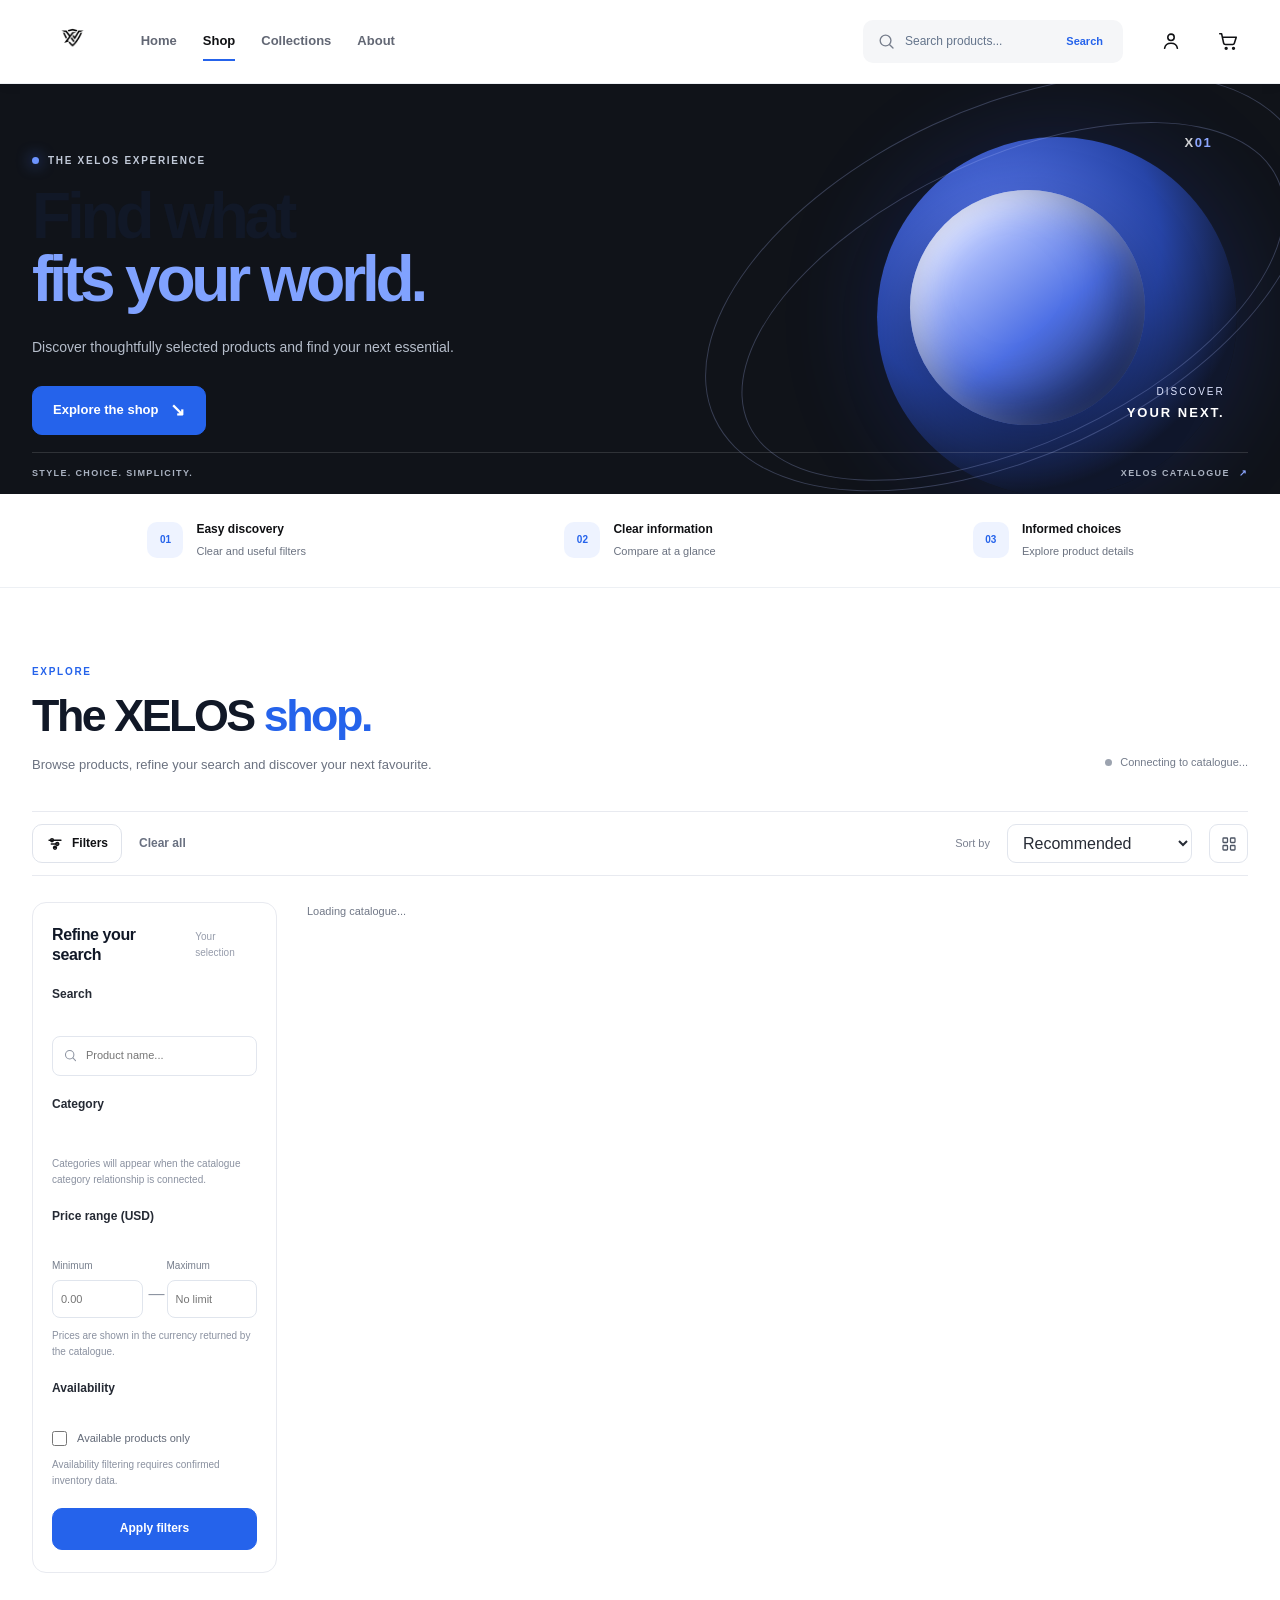
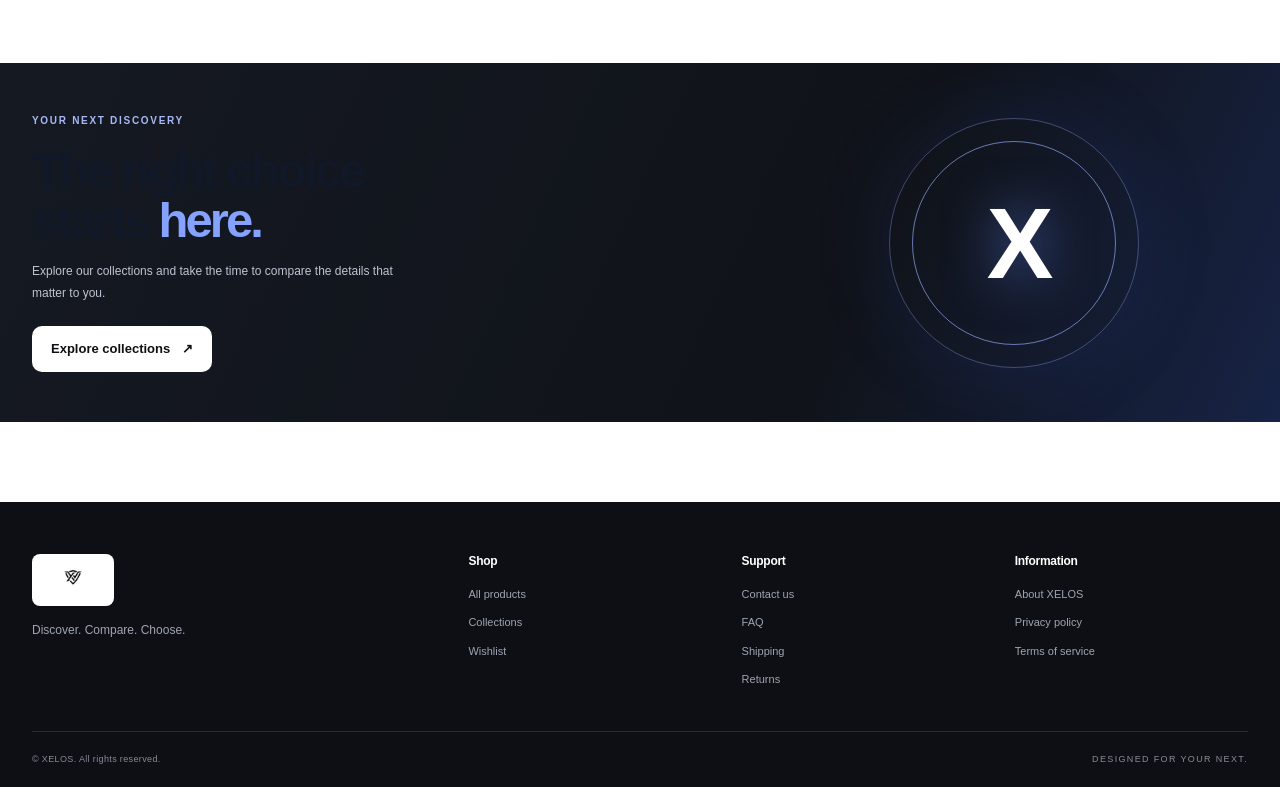
==== commit 0b7731a1: "Update shop.html" ====
--- a/shop.html
+++ b/shop.html
@@ -1,12 +1,18 @@
 
 <!DOCTYPE html>
-<html lang="fr">
+<html lang="en">
 <head>
   <meta charset="UTF-8">
   <meta name="viewport" content="width=device-width, initial-scale=1">
-  <meta name="theme-color" content="#ffffff">
-  <meta name="description" content="Explorez le catalogue XELOS : découvrez des produits soigneusement sélectionnés et trouvez ceux qui vous correspondent.">
-  <title>Boutique | XELOS</title>
+  <meta name="theme-color" content="#0B1220">
+  <meta name="description" content="Explore the XELOS catalogue. Discover carefully selected products, compare prices and find your next essential.">
+  <meta name="robots" content="index,follow">
+
+  <title>Shop — XELOS</title>
+
+  <link rel="icon" href="assets/logos/xelos-logo.png">
+  <link rel="preconnect" href="https://fonts.googleapis.com">
+  <link rel="preconnect" href="https://fonts.gstatic.com" crossorigin>
 
   <link rel="stylesheet" href="css/core/variables.css">
   <link rel="stylesheet" href="css/core/reset.css">
@@ -28,52 +34,80 @@
 </head>
 
 <body class="shop-page">
-  <a class="skip-link" href="#main-content">Passer au contenu</a>
+  <a class="skip-link" href="#main-content">Skip to content</a>
 
   <header class="site-header">
     <div class="shop-header__inner">
-      <button class="icon-button shop-menu-toggle"
-              id="menuToggle"
-              type="button"
-              aria-label="Ouvrir le menu"
-              aria-expanded="false"
-              aria-controls="primaryNavigation">
+      <button
+        class="icon-button shop-menu-toggle"
+        id="menuToggle"
+        type="button"
+        aria-label="Open navigation menu"
+        aria-expanded="false"
+        aria-controls="primaryNavigation"
+      >
         <svg viewBox="0 0 24 24" aria-hidden="true">
           <path d="M4 7h16M4 12h16M4 17h16"></path>
         </svg>
       </button>
 
-      <a class="shop-brand" href="index.html" aria-label="XELOS — Accueil">
-        <!-- Conserve le logo existant et adapte uniquement ce chemin à son vrai nom. -->
-        <img src="assets/logos/xelos-logo.png" alt="XELOS" class="shop-brand__logo">
+      <a class="shop-brand" href="index.html" aria-label="XELOS home">
+        <img
+          src="assets/logos/xelos-logo.png"
+          alt="XELOS"
+          class="shop-brand__logo"
+          width="56"
+          height="56"
+        >
       </a>
 
-      <nav class="shop-navigation" id="primaryNavigation" aria-label="Navigation principale">
-        <a href="index.html">Accueil</a>
-        <a href="shop.html" class="is-active" aria-current="page">Boutique</a>
+      <nav
+        class="shop-navigation"
+        id="primaryNavigation"
+        aria-label="Main navigation"
+      >
+        <a href="index.html">Home</a>
+        <a href="shop.html" class="is-active" aria-current="page">Shop</a>
         <a href="collections.html">Collections</a>
-        <a href="about.html">À propos</a>
+        <a href="about.html">About</a>
       </nav>
 
       <form class="header-search" id="headerSearch" role="search">
-        <label class="visually-hidden" for="headerSearchInput">Rechercher un produit</label>
+        <label class="visually-hidden" for="headerSearchInput">
+          Search products
+        </label>
+
         <svg viewBox="0 0 24 24" aria-hidden="true">
           <circle cx="10.8" cy="10.8" r="6.8"></circle>
           <path d="m16 16 4.2 4.2"></path>
         </svg>
-        <input id="headerSearchInput" type="search" placeholder="Rechercher un produit…"
-               autocomplete="off">
-        <button type="submit" aria-label="Lancer la recherche">Rechercher</button>
+
+        <input
+          id="headerSearchInput"
+          name="q"
+          type="search"
+          placeholder="Search products..."
+          autocomplete="off"
+        >
+
+        <button type="submit" aria-label="Search catalogue">
+          Search
+        </button>
       </form>
 
       <div class="shop-header__actions">
-        <a class="header-action" href="account.html" aria-label="Mon compte">
+        <a class="header-action" href="account.html" aria-label="My account">
           <svg viewBox="0 0 24 24" aria-hidden="true">
             <circle cx="12" cy="8" r="3.5"></circle>
             <path d="M5 20c.6-3.6 3.1-5.5 7-5.5s6.4 1.9 7 5.5"></path>
           </svg>
         </a>
-        <a class="header-action header-action--cart" href="cart.html" aria-label="Mon panier">
+
+        <a
+          class="header-action header-action--cart"
+          href="cart.html"
+          aria-label="Shopping cart"
+        >
           <svg viewBox="0 0 24 24" aria-hidden="true">
             <path d="M3 4h2l2.2 10.2a2 2 0 0 0 2 1.6h7.9a2 2 0 0 0 1.9-1.5L21 8H6"></path>
             <circle cx="10" cy="20" r="1"></circle>
@@ -88,75 +122,133 @@
   <main id="main-content">
     <section class="shop-hero" aria-labelledby="shopTitle">
       <div class="shop-hero__content">
-        <p class="eyebrow"><span></span> L’univers XELOS</p>
-        <h1 id="shopTitle">Trouvez ce qui<br><span>vous correspond.</span></h1>
-        <p>Explorez notre catalogue et découvrez votre prochain essentiel.</p>
+        <p class="eyebrow">
+          <span aria-hidden="true"></span>
+          THE XELOS EXPERIENCE
+        </p>
+
+        <h1 id="shopTitle">
+          Find what<br>
+          <span>fits your world.</span>
+        </h1>
+
+        <p>
+          Discover thoughtfully selected products and find your next essential.
+        </p>
+
         <a class="button button-primary shop-hero__cta" href="#catalogue">
-          Explorer le catalogue
+          Explore the shop
           <span aria-hidden="true">↘</span>
         </a>
       </div>
+
       <div class="shop-hero__art" aria-hidden="true">
         <div class="shop-hero__orb shop-hero__orb--back"></div>
         <div class="shop-hero__orb shop-hero__orb--front"></div>
         <div class="shop-hero__line shop-hero__line--one"></div>
         <div class="shop-hero__line shop-hero__line--two"></div>
-        <div class="shop-hero__label">DISCOVER<br><strong>YOUR NEXT.</strong></div>
+        <div class="shop-hero__label">
+          DISCOVER<br>
+          <strong>YOUR NEXT.</strong>
+        </div>
         <div class="shop-hero__number">X<span>01</span></div>
       </div>
+
       <div class="shop-hero__bottom">
-        <span>STYLE. CHOIX. SIMPLICITÉ.</span>
-        <span>CATALOGUE XELOS <span aria-hidden="true">↗</span></span>
+        <span>STYLE. CHOICE. SIMPLICITY.</span>
+        <span>XELOS CATALOGUE <span aria-hidden="true">↗</span></span>
       </div>
     </section>
 
-    <section class="shop-trust-strip" aria-label="Les engagements XELOS">
-      <div><span class="trust-icon">01</span><span><strong>Choix simplifié</strong><small>Filtres clairs et utiles</small></span></div>
-      <div><span class="trust-icon">02</span><span><strong>Informations lisibles</strong><small>Comparez en un regard</small></span></div>
-      <div><span class="trust-icon">03</span><span><strong>Achat maîtrisé</strong><small>Consultez chaque détail</small></span></div>
+    <section class="shop-trust-strip" aria-label="The XELOS experience">
+      <div>
+        <span class="trust-icon">01</span>
+        <span>
+          <strong>Easy discovery</strong>
+          <small>Clear and useful filters</small>
+        </span>
+      </div>
+
+      <div>
+        <span class="trust-icon">02</span>
+        <span>
+          <strong>Clear information</strong>
+          <small>Compare at a glance</small>
+        </span>
+      </div>
+
+      <div>
+        <span class="trust-icon">03</span>
+        <span>
+          <strong>Informed choices</strong>
+          <small>Explore product details</small>
+        </span>
+      </div>
     </section>
 
-    <section class="shop-catalog section-container" id="catalogue" aria-labelledby="catalogueTitle">
+    <section
+      class="shop-catalog section-container"
+      id="catalogue"
+      aria-labelledby="catalogueTitle"
+    >
       <div class="catalog-intro">
         <div>
-          <p class="eyebrow">À découvrir</p>
-          <h2 id="catalogueTitle">La boutique <span>XELOS.</span></h2>
-          <p class="catalog-intro__description">Parcourez les produits, affinez votre recherche et trouvez votre favori.</p>
+          <p class="eyebrow">EXPLORE</p>
+          <h2 id="catalogueTitle">The XELOS <span>shop.</span></h2>
+          <p class="catalog-intro__description">
+            Browse products, refine your search and discover your next favourite.
+          </p>
         </div>
+
         <div class="catalog-intro__meta">
           <span class="catalog-live-dot" aria-hidden="true"></span>
-          <span id="catalogStatus">Catalogue</span>
+          <span id="catalogStatus" role="status">Connecting to catalogue...</span>
         </div>
       </div>
 
       <div class="catalog-toolbar">
         <div class="catalog-toolbar__left">
-          <button class="filter-toggle button button-secondary" id="filterToggle"
-                  type="button" aria-expanded="true" aria-controls="catalogFilters">
+          <button
+            class="filter-toggle button button-secondary"
+            id="filterToggle"
+            type="button"
+            aria-expanded="true"
+            aria-controls="catalogFilters"
+          >
             <svg viewBox="0 0 24 24" aria-hidden="true">
               <path d="M4 7h16M7 12h10M10 17h4"></path>
               <circle cx="8" cy="7" r="2"></circle>
               <circle cx="15" cy="12" r="2"></circle>
               <circle cx="12" cy="17" r="2"></circle>
             </svg>
-            Filtres
+            Filters
             <span id="activeFilterCount" class="filter-count" hidden>0</span>
           </button>
-          <button class="text-button" id="clearFilters" type="button">Tout effacer</button>
+
+          <button class="text-button" id="clearFilters" type="button">
+            Clear all
+          </button>
         </div>
 
         <div class="catalog-toolbar__right">
-          <label class="results-label" for="sortSelect">Trier par</label>
-          <select id="sortSelect" class="sort-select">
-            <option value="recommended">Recommandés</option>
-            <option value="newest">Nouveautés</option>
-            <option value="popular">Popularité</option>
-            <option value="price-asc">Prix croissant</option>
-            <option value="price-desc">Prix décroissant</option>
-            <option value="name-asc">Nom : A à Z</option>
+          <label class="results-label" for="sortSelect">Sort by</label>
+
+          <select id="sortSelect" class="sort-select" name="sort">
+            <option value="recommended">Recommended</option>
+            <option value="newest">Newest</option>
+            <option value="popular">Popularity</option>
+            <option value="price-asc">Price: low to high</option>
+            <option value="price-desc">Price: high to low</option>
+            <option value="name-asc">Name: A to Z</option>
           </select>
-          <button class="view-toggle" id="viewToggle" type="button"
-                  aria-label="Passer à l’affichage en liste" aria-pressed="false">
+
+          <button
+            class="view-toggle"
+            id="viewToggle"
+            type="button"
+            aria-label="Switch to list view"
+            aria-pressed="false"
+          >
             <svg viewBox="0 0 24 24" aria-hidden="true">
               <rect x="4" y="4" width="6" height="6" rx="1"></rect>
               <rect x="14" y="4" width="6" height="6" rx="1"></rect>
@@ -168,73 +260,130 @@
       </div>
 
       <div class="catalog-layout">
-        <aside class="catalog-filters" id="catalogFilters" aria-label="Filtres du catalogue">
+        <aside
+          class="catalog-filters"
+          id="catalogFilters"
+          aria-label="Catalogue filters"
+        >
           <div class="filter-panel__heading">
-            <h3>Affiner</h3>
-            <span>Votre sélection</span>
+            <h3>Refine your search</h3>
+            <span>Your selection</span>
           </div>
 
           <fieldset class="filter-group">
-            <legend>Recherche</legend>
+            <legend>Search</legend>
+
             <label class="filter-search">
-              <span class="visually-hidden">Rechercher dans le catalogue</span>
+              <span class="visually-hidden">Search the catalogue</span>
               <svg viewBox="0 0 24 24" aria-hidden="true">
                 <circle cx="10.8" cy="10.8" r="6.8"></circle>
                 <path d="m16 16 4.2 4.2"></path>
               </svg>
-              <input id="catalogSearch" type="search" placeholder="Nom du produit…">
+
+              <input
+                id="catalogSearch"
+                type="search"
+                placeholder="Product name..."
+                autocomplete="off"
+              >
             </label>
           </fieldset>
 
           <fieldset class="filter-group">
-            <legend>Catégorie</legend>
-            <label class="filter-option">
-              <input type="radio" name="category" value="" checked>
-              <span>Toutes les catégories</span>
-            </label>
+            <legend>Category</legend>
+
             <div id="categoryOptions">
-              <p class="filter-hint">Les catégories seront proposées à partir du catalogue disponible.</p>
+              <p class="filter-hint">
+                Categories will appear when the catalogue category relationship is connected.
+              </p>
             </div>
           </fieldset>
 
           <fieldset class="filter-group">
-            <legend>Prix</legend>
+            <legend>Price range (USD)</legend>
+
             <div class="price-inputs">
               <label>
                 <span>Minimum</span>
-                <input id="minPrice" type="number" min="0" step="0.01" inputmode="decimal" placeholder="0">
+                <input
+                  id="minPrice"
+                  type="number"
+                  min="0"
+                  step="0.01"
+                  inputmode="decimal"
+                  placeholder="0.00"
+                >
               </label>
+
               <span class="price-separator" aria-hidden="true">—</span>
+
               <label>
                 <span>Maximum</span>
-                <input id="maxPrice" type="number" min="0" step="0.01" inputmode="decimal" placeholder="∞">
+                <input
+                  id="maxPrice"
+                  type="number"
+                  min="0"
+                  step="0.01"
+                  inputmode="decimal"
+                  placeholder="No limit"
+                >
               </label>
             </div>
-            <p class="filter-hint">Prix dans la devise du catalogue.</p>
+
+            <p class="filter-hint">
+              Prices are shown in the currency returned by the catalogue.
+            </p>
           </fieldset>
 
           <fieldset class="filter-group">
-            <legend>Disponibilité</legend>
+            <legend>Availability</legend>
+
             <label class="filter-option filter-option--checkbox">
               <input id="inStockOnly" type="checkbox">
-              <span>Disponibles uniquement</span>
+              <span>Available products only</span>
             </label>
+
+            <p class="filter-hint">
+              Availability filtering requires confirmed inventory data.
+            </p>
           </fieldset>
 
-          <button class="button button-primary filter-apply" id="applyFilters" type="button">
-            Appliquer les filtres
+          <button
+            class="button button-primary filter-apply"
+            id="applyFilters"
+            type="button"
+          >
+            Apply filters
           </button>
         </aside>
 
         <div class="catalog-results">
           <div class="catalog-results__top">
-            <p id="resultsSummary" aria-live="polite">Préparation du catalogue…</p>
-            <div class="active-filters" id="activeFilters" aria-label="Filtres actifs"></div>
+            <p id="resultsSummary" aria-live="polite">
+              Loading catalogue...
+            </p>
+
+            <div
+              class="active-filters"
+              id="activeFilters"
+              aria-label="Active filters"
+            ></div>
           </div>
 
-          <div class="product-grid" id="productGrid" aria-live="polite" aria-busy="true"></div>
-
-          <div class="catalog-state" id="catalogState">
+          <div
+            class="product-grid"
+            id="productGrid"
+            aria-live="polite"
+            aria-busy="true"
+          ></div>
+
+          <div
+            class="catalog-state"
+            id="catalogState"
+            role="status"
+            aria-live="polite"
+            aria-atomic="true"
+          >
             <div class="catalog-state__icon" aria-hidden="true">
               <svg viewBox="0 0 64 64">
                 <path d="M12 20h40l-4 32H16l-4-32Z"></path>
@@ -242,30 +391,74 @@
                 <path d="M25 36h14"></path>
               </svg>
             </div>
-            <p class="eyebrow" id="stateEyebrow">Catalogue XELOS</p>
-            <h3 id="stateTitle">Préparation du catalogue</h3>
-            <p id="stateMessage">Les produits apparaîtront ici dès que les données réelles seront chargées.</p>
-            <button class="button button-secondary" id="stateReset" type="button" hidden>
-              Réinitialiser les filtres
+
+            <p class="eyebrow" id="stateEyebrow">XELOS CATALOGUE</p>
+            <h3 id="stateTitle">Loading the catalogue</h3>
+            <p id="stateMessage">
+              Real product information is being retrieved.
+            </p>
+
+            <button
+              class="button button-secondary"
+              id="stateReset"
+              type="button"
+              hidden
+            >
+              Reset filters
             </button>
           </div>
 
-          <nav class="catalog-pagination" id="catalogPagination" aria-label="Pagination du catalogue" hidden>
-            <button class="pagination-button" id="previousPage" type="button" aria-label="Page précédente">←</button>
+          <nav
+            class="catalog-pagination"
+            id="catalogPagination"
+            aria-label="Catalogue pagination"
+            hidden
+          >
+            <button
+              class="pagination-button"
+              id="previousPage"
+              type="button"
+              aria-label="Previous page"
+            >
+              ←
+            </button>
+
             <div class="pagination-pages" id="paginationPages"></div>
-            <button class="pagination-button" id="nextPage" type="button" aria-label="Page suivante">→</button>
+
+            <button
+              class="pagination-button"
+              id="nextPage"
+              type="button"
+              aria-label="Next page"
+            >
+              →
+            </button>
           </nav>
         </div>
       </div>
     </section>
 
-    <section class="catalog-editorial" aria-label="Découvrir les collections XELOS">
+    <section
+      class="catalog-editorial"
+      aria-labelledby="editorialTitle"
+    >
       <div class="catalog-editorial__copy">
-        <p class="eyebrow">Votre prochaine découverte</p>
-        <h2>Le bon choix<br>commence <span>ici.</span></h2>
-        <p>Explorez les collections et prenez le temps de comparer les détails qui comptent pour vous.</p>
-        <a class="button button-light" href="collections.html">Explorer les collections <span aria-hidden="true">↗</span></a>
-      </div>
+        <p class="eyebrow">YOUR NEXT DISCOVERY</p>
+        <h2 id="editorialTitle">
+          The right choice<br>
+          starts <span>here.</span>
+        </h2>
+
+        <p>
+          Explore our collections and take the time to compare the details that matter to you.
+        </p>
+
+        <a class="button button-light" href="collections.html">
+          Explore collections
+          <span aria-hidden="true">↗</span>
+        </a>
+      </div>
+
       <div class="catalog-editorial__graphic" aria-hidden="true">
         <div class="editorial-ring editorial-ring--outer"></div>
         <div class="editorial-ring editorial-ring--inner"></div>
@@ -277,36 +470,43 @@
   <footer class="site-footer">
     <div class="shop-footer__main">
       <div class="shop-footer__brand">
-        <a href="index.html" aria-label="XELOS — Accueil">
-          <img src="assets/logos/xelos-logo.png" alt="XELOS" class="shop-brand__logo">
+        <a href="index.html" aria-label="XELOS home">
+          <img
+            src="assets/logos/xelos-logo.png"
+            alt="XELOS"
+            class="shop-brand__logo"
+            width="56"
+            height="56"
+          >
         </a>
-        <p>Découvrez. Comparez. Choisissez.</p>
+        <p>Discover. Compare. Choose.</p>
       </div>
 
       <div class="shop-footer__column">
-        <h2>Boutique</h2>
-        <a href="shop.html">Tous les produits</a>
+        <h2>Shop</h2>
+        <a href="shop.html">All products</a>
         <a href="collections.html">Collections</a>
-        <a href="wishlist.html">Favoris</a>
+        <a href="wishlist.html">Wishlist</a>
       </div>
 
       <div class="shop-footer__column">
-        <h2>Assistance</h2>
-        <a href="contact.html">Nous contacter</a>
+        <h2>Support</h2>
+        <a href="contact.html">Contact us</a>
         <a href="faq.html">FAQ</a>
-        <a href="shipping-policy.html">Livraison</a>
-        <a href="returns-policy.html">Retours</a>
+        <a href="shipping-policy.html">Shipping</a>
+        <a href="returns-policy.html">Returns</a>
       </div>
 
       <div class="shop-footer__column">
-        <h2>Informations</h2>
-        <a href="about.html">À propos</a>
-        <a href="privacy-policy.html">Confidentialité</a>
-        <a href="terms.html">Conditions d’utilisation</a>
+        <h2>Information</h2>
+        <a href="about.html">About XELOS</a>
+        <a href="privacy-policy.html">Privacy policy</a>
+        <a href="terms.html">Terms of service</a>
       </div>
     </div>
+ 
     <div class="shop-footer__bottom">
-      <p>© <span id="currentYear"></span> XELOS. Tous droits réservés.</p>
+      <p>© <span id="currentYear"></span> XELOS. All rights reserved.</p>
       <span>DESIGNED FOR YOUR NEXT.</span>
     </div>
   </footer>
--- a/css/pages/shop.css
+++ b/css/pages/shop.css
@@ -0,0 +1,1929 @@
+
+/* =========================================================
+   XELOS — SHOP / DAY 9
+   Page-specific styles. Shared tokens remain in core CSS.
+   ========================================================= */
+
+.shop-page {
+  --shop-blue: var(--color-primary, #2563eb);
+  --shop-blue-dark: #1d4ed8;
+  --shop-ink: #101114;
+  --shop-muted: #6b7280;
+  --shop-line: #e8eaf0;
+  --shop-soft: #f5f7fb;
+  --shop-radius: 18px;
+  color: var(--shop-ink);
+  background: #fff;
+}
+
+.shop-page *,
+.shop-page *::before,
+.shop-page *::after {
+  box-sizing: border-box;
+}
+
+.shop-page a {
+  color: inherit;
+  text-decoration: none;
+}
+
+.shop-page button,
+.shop-page input,
+.shop-page select {
+  font: inherit;
+}
+
+.shop-page button {
+  cursor: pointer;
+}
+
+.shop-page svg {
+  width: 22px;
+  height: 22px;
+  fill: none;
+  stroke: currentColor;
+  stroke-width: 1.7;
+  stroke-linecap: round;
+  stroke-linejoin: round;
+}
+
+.shop-page .visually-hidden {
+  position: absolute;
+  width: 1px;
+  height: 1px;
+  padding: 0;
+  margin: -1px;
+  overflow: hidden;
+  clip: rect(0, 0, 0, 0);
+  white-space: nowrap;
+  border: 0;
+}
+
+.shop-page .skip-link {
+  position: fixed;
+  top: 12px;
+  left: 12px;
+  z-index: 1000;
+  padding: 12px 16px;
+  color: #fff;
+  background: var(--shop-ink);
+  border-radius: 8px;
+  transform: translateY(-150%);
+}
+
+.shop-page .skip-link:focus {
+  transform: translateY(0);
+}
+
+.shop-page .section-container {
+  width: min(1320px, calc(100% - 64px));
+  margin-inline: auto;
+}
+
+/* Header */
+
+.shop-page .site-header {
+  position: relative;
+  z-index: 30;
+  background: rgba(255, 255, 255, .96);
+  border-bottom: 1px solid #edf0f4;
+}
+
+.shop-header__inner {
+  width: min(1440px, calc(100% - 64px));
+  min-height: 82px;
+  margin-inline: auto;
+  display: flex;
+  align-items: center;
+  gap: 28px;
+}
+
+.shop-brand {
+  display: inline-flex;
+  align-items: center;
+  flex-shrink: 0;
+}
+
+.shop-brand__logo {
+  display: block;
+  width: auto;
+  max-width: 128px;
+  max-height: 44px;
+  object-fit: contain;
+}
+
+.shop-navigation {
+  display: flex;
+  align-items: center;
+  gap: 26px;
+  flex-shrink: 0;
+}
+
+.shop-navigation a {
+  position: relative;
+  padding-block: 31px;
+  color: #626774;
+  font-size: 13px;
+  font-weight: 600;
+  transition: color .2s ease;
+}
+
+.shop-navigation a:hover,
+.shop-navigation a.is-active {
+  color: var(--shop-ink);
+}
+
+.shop-navigation a.is-active::after {
+  position: absolute;
+  right: 0;
+  bottom: 22px;
+  left: 0;
+  height: 2px;
+  background: var(--shop-blue);
+  content: "";
+}
+
+.header-search {
+  min-width: 130px;
+  max-width: 360px;
+  height: 43px;
+  margin-left: auto;
+  padding: 0 10px 0 13px;
+  display: flex;
+  align-items: center;
+  gap: 9px;
+  background: #f5f6f8;
+  border: 1px solid transparent;
+  border-radius: 10px;
+  transition: border-color .2s ease, background .2s ease;
+}
+
+.header-search:focus-within {
+  background: #fff;
+  border-color: #b8caff;
+}
+
+.header-search > svg {
+  width: 19px;
+  height: 19px;
+  color: #777e8c;
+  flex-shrink: 0;
+}
+
+.header-search input {
+  width: 100%;
+  min-width: 0;
+  padding: 8px 0;
+  color: var(--shop-ink);
+  background: transparent;
+  border: 0;
+  outline: 0;
+  font-size: 12px;
+}
+
+.header-search button {
+  padding: 7px 9px;
+  color: var(--shop-blue);
+  background: transparent;
+  border: 0;
+  font-size: 11px;
+  font-weight: 700;
+  white-space: nowrap;
+}
+
+.shop-header__actions {
+  display: flex;
+  align-items: center;
+  gap: 17px;
+}
+
+.header-action,
+.icon-button {
+  position: relative;
+  display: inline-flex;
+  align-items: center;
+  justify-content: center;
+  width: 40px;
+  height: 40px;
+  color: var(--shop-ink);
+  background: transparent;
+  border: 0;
+  border-radius: 10px;
+}
+
+.header-action:hover,
+.icon-button:hover {
+  background: #f2f5fa;
+}
+
+.header-action svg,
+.icon-button svg {
+  width: 22px;
+  height: 22px;
+}
+
+.cart-count {
+  position: absolute;
+  top: 0;
+  right: -3px;
+  min-width: 17px;
+  height: 17px;
+  display: grid;
+  place-items: center;
+  padding: 0 4px;
+  color: #fff;
+  background: var(--shop-blue);
+  border: 2px solid #fff;
+  border-radius: 20px;
+  font-size: 9px;
+  font-weight: 800;
+}
+
+.shop-menu-toggle {
+  display: none;
+}
+
+/* Buttons */
+
+.shop-page .button {
+  min-height: 46px;
+  padding: 0 18px;
+  display: inline-flex;
+  align-items: center;
+  justify-content: center;
+  gap: 12px;
+  border: 1px solid transparent;
+  border-radius: 10px;
+  font-size: 13px;
+  font-weight: 700;
+  transition: transform .2s ease, background .2s ease, border-color .2s ease;
+}
+
+.shop-page .button:hover {
+  transform: translateY(-1px);
+}
+
+.shop-page .button-primary {
+  color: #fff;
+  background: var(--shop-blue);
+  border-color: var(--shop-blue);
+}
+
+.shop-page .button-primary:hover {
+  background: var(--shop-blue-dark);
+  border-color: var(--shop-blue-dark);
+}
+
+.shop-page .button-secondary {
+  color: var(--shop-ink);
+  background: #fff;
+  border-color: #dfe3eb;
+}
+
+.shop-page .button-secondary:hover {
+  border-color: #a9b8d9;
+  background: #f9faff;
+}
+
+.shop-page .button-light {
+  color: var(--shop-ink);
+  background: #fff;
+}
+
+.shop-page .button-light:hover {
+  background: #eaf0ff;
+}
+
+.shop-page .text-button {
+  padding: 8px 0;
+  color: #697080;
+  background: transparent;
+  border: 0;
+  font-size: 12px;
+  font-weight: 600;
+}
+
+.shop-page .text-button:hover {
+  color: var(--shop-blue);
+}
+
+/* Hero */
+
+.shop-hero {
+  position: relative;
+  min-height: 410px;
+  margin: 0 auto;
+  padding: 62px max(32px, calc((100% - 1320px) / 2)) 52px;
+  display: flex;
+  align-items: center;
+  overflow: hidden;
+  color: #fff;
+  background: #101319;
+}
+
+.shop-hero__content {
+  position: relative;
+  z-index: 2;
+  width: 58%;
+  max-width: 660px;
+}
+
+.shop-page .eyebrow {
+  margin: 0 0 17px;
+  display: flex;
+  align-items: center;
+  gap: 9px;
+  color: #687184;
+  font-size: 10px;
+  font-weight: 800;
+  letter-spacing: .17em;
+  line-height: 1.5;
+  text-transform: uppercase;
+}
+
+.shop-hero .eyebrow {
+  color: #c1c9d8;
+}
+
+.shop-hero .eyebrow > span {
+  width: 7px;
+  height: 7px;
+  background: #6d94ff;
+  border-radius: 50%;
+  box-shadow: 0 0 15px #4778ff;
+}
+
+.shop-hero h1 {
+  margin: 0;
+  font-size: clamp(42px, 5vw, 70px);
+  font-weight: 750;
+  letter-spacing: -.065em;
+  line-height: .99;
+}
+
+.shop-hero h1 > span {
+  color: #80a2ff;
+}
+
+.shop-hero__content > p:not(.eyebrow) {
+  max-width: 430px;
+  margin: 23px 0 26px;
+  color: #b5bdca;
+  font-size: 14px;
+  line-height: 1.8;
+}
+
+.shop-hero__cta {
+  min-height: 49px !important;
+  padding-inline: 20px !important;
+}
+
+.shop-hero__cta span {
+  font-size: 18px;
+}
+
+.shop-hero__art {
+  position: absolute;
+  top: 0;
+  right: 0;
+  width: 48%;
+  height: 100%;
+  overflow: hidden;
+}
+
+.shop-hero__orb {
+  position: absolute;
+  border-radius: 50%;
+}
+
+.shop-hero__orb--back {
+  top: 13%;
+  right: 7%;
+  width: min(360px, 80%);
+  aspect-ratio: 1;
+  background: radial-gradient(circle at 35% 30%, #5d7df5, #2745a8 46%, #10172c 72%);
+  box-shadow: 0 0 100px rgba(48, 90, 255, .18);
+}
+
+.shop-hero__orb--front {
+  top: 26%;
+  right: 22%;
+  width: min(235px, 53%);
+  aspect-ratio: 1;
+  background: linear-gradient(140deg, #f5f7ff 0%, #b8c7ff 21%, #4e70e5 57%, #18244c 100%);
+  box-shadow: inset -20px -18px 50px rgba(4, 12, 39, .5),
+              inset 12px 12px 35px rgba(255, 255, 255, .5),
+              0 25px 65px rgba(0, 0, 0, .35);
+}
+
+.shop-hero__line {
+  position: absolute;
+  z-index: 1;
+  border: 1px solid rgba(174, 192, 255, .25);
+  border-radius: 50%;
+  transform: rotate(-25deg);
+}
+
+.shop-hero__line--one {
+  top: 6%;
+  right: -8%;
+  width: 105%;
+  height: 85%;
+}
+
+.shop-hero__line--two {
+  top: 18%;
+  right: -4%;
+  width: 95%;
+  height: 70%;
+}
+
+.shop-hero__label {
+  position: absolute;
+  right: 9%;
+  bottom: 17%;
+  z-index: 2;
+  color: #dfe5ff;
+  font-size: 10px;
+  letter-spacing: .2em;
+  line-height: 1.8;
+  text-align: right;
+}
+
+.shop-hero__label strong {
+  color: #fff;
+  font-size: 13px;
+}
+
+.shop-hero__number {
+  position: absolute;
+  top: 12%;
+  right: 11%;
+  color: rgba(255, 255, 255, .8);
+  font-size: 13px;
+  font-weight: 800;
+  letter-spacing: .12em;
+}
+
+.shop-hero__number span {
+  color: #8da7ff;
+}
+
+.shop-hero__bottom {
+  position: absolute;
+  right: max(32px, calc((100% - 1320px) / 2));
+  bottom: 0;
+  left: max(32px, calc((100% - 1320px) / 2));
+  min-height: 42px;
+  display: flex;
+  align-items: center;
+  justify-content: space-between;
+  gap: 16px;
+  color: #aab2c1;
+  border-top: 1px solid rgba(255, 255, 255, .13);
+  font-size: 9px;
+  font-weight: 700;
+  letter-spacing: .15em;
+}
+
+.shop-hero__bottom > span:last-child span {
+  padding-left: 5px;
+  color: #8da7ff;
+}
+
+/* Trust strip */
+
+.shop-trust-strip {
+  min-height: 94px;
+  padding: 20px max(32px, calc((100% - 1320px) / 2));
+  display: grid;
+  grid-template-columns: repeat(3, minmax(0, 1fr));
+  gap: 24px;
+  border-bottom: 1px solid #edf0f4;
+}
+
+.shop-trust-strip > div {
+  display: flex;
+  align-items: center;
+  justify-content: center;
+  gap: 13px;
+}
+
+.trust-icon {
+  width: 36px;
+  height: 36px;
+  display: grid;
+  place-items: center;
+  color: var(--shop-blue);
+  background: #eef3ff;
+  border-radius: 10px;
+  font-size: 10px;
+  font-weight: 800;
+}
+
+.shop-trust-strip strong,
+.shop-trust-strip small {
+  display: block;
+}
+
+.shop-trust-strip strong {
+  font-size: 12px;
+  font-weight: 750;
+}
+
+.shop-trust-strip small {
+  margin-top: 4px;
+  color: var(--shop-muted);
+  font-size: 11px;
+}
+
+/* Catalog introduction */
+
+.shop-catalog {
+  padding-top: 76px;
+  padding-bottom: 90px;
+}
+
+.catalog-intro {
+  margin-bottom: 35px;
+  display: flex;
+  align-items: flex-end;
+  justify-content: space-between;
+  gap: 24px;
+}
+
+.catalog-intro .eyebrow {
+  margin-bottom: 11px;
+  color: var(--shop-blue);
+}
+
+.catalog-intro h2 {
+  margin: 0;
+  font-size: clamp(30px, 3.5vw, 45px);
+  font-weight: 760;
+  letter-spacing: -.055em;
+  line-height: 1.12;
+}
+
+.catalog-intro h2 span {
+  color: var(--shop-blue);
+}
+
+.catalog-intro__description {
+  max-width: 540px;
+  margin: 13px 0 0;
+  color: var(--shop-muted);
+  font-size: 13px;
+  line-height: 1.8;
+}
+
+.catalog-intro__meta {
+  display: flex;
+  align-items: center;
+  gap: 8px;
+  padding-bottom: 5px;
+  color: #737b8a;
+  font-size: 11px;
+  white-space: nowrap;
+}
+
+.catalog-live-dot {
+  width: 7px;
+  height: 7px;
+  background: #9ca3af;
+  border-radius: 50%;
+}
+
+/* Toolbar */
+
+.catalog-toolbar {
+  min-height: 65px;
+  padding: 11px 0;
+  display: flex;
+  align-items: center;
+  justify-content: space-between;
+  gap: 18px;
+  border-top: 1px solid var(--shop-line);
+  border-bottom: 1px solid var(--shop-line);
+}
+
+.catalog-toolbar__left,
+.catalog-toolbar__right {
+  display: flex;
+  align-items: center;
+  gap: 17px;
+}
+
+.filter-toggle {
+  min-height: 39px !important;
+  padding-inline: 13px !important;
+  gap: 8px !important;
+  font-size: 12px !important;
+}
+
+.filter-toggle svg {
+  width: 18px;
+  height: 18px;
+}
+
+.filter-count {
+  min-width: 19px;
+  height: 19px;
+  display: inline-grid;
+  place-items: center;
+  color: #fff;
+  background: var(--shop-blue);
+  border-radius: 50%;
+  font-size: 10px;
+}
+
+.results-label {
+  color: #7b8190;
+  font-size: 11px;
+}
+
+.sort-select {
+  min-width: 155px;
+  max-width: 220px;
+  min-height: 39px;
+  padding: 0 30px 0 11px;
+  color: #262b35;
+  background: #fff;
+  border: 1px solid #e1e5ed;
+  border-radius: 9px;
+  outline-offset: 3px;
+  font-size: 12px;
+  cursor: pointer;
+}
+
+.view-toggle {
+  width: 39px;
+  height: 39px;
+  display: grid;
+  place-items: center;
+  color: #4d5564;
+  background: #fff;
+  border: 1px solid #e1e5ed;
+  border-radius: 9px;
+}
+
+.view-toggle:hover,
+.view-toggle[aria-pressed="true"] {
+  color: var(--shop-blue);
+  background: #f0f4ff;
+  border-color: #c5d3ff;
+}
+
+.view-toggle svg {
+  width: 18px;
+  height: 18px;
+}
+
+/* Main grid */
+
+.catalog-layout {
+  padding-top: 26px;
+  display: grid;
+  grid-template-columns: 245px minmax(0, 1fr);
+  align-items: start;
+  gap: 30px;
+}
+
+.catalog-filters {
+  padding: 22px 19px;
+  background: #fff;
+  border: 1px solid var(--shop-line);
+  border-radius: 14px;
+}
+
+.filter-panel__heading {
+  margin-bottom: 21px;
+  display: flex;
+  align-items: baseline;
+  justify-content: space-between;
+  gap: 8px;
+}
+
+.filter-panel__heading h3 {
+  margin: 0;
+  font-size: 16px;
+  font-weight: 800;
+  letter-spacing: -.025em;
+}
+
+.filter-panel__heading > span {
+  color: #969cab;
+  font-size: 10px;
+}
+
+.filter-group {
+  min-width: 0;
+  margin: 0;
+  padding: 19px 0;
+  border: 0;
+  border-top: 1px solid #edf0f4;
+}
+
+.filter-group legend {
+  width: 100%;
+  margin-bottom: 13px;
+  padding: 0;
+  color: #252a34;
+  font-size: 12px;
+  font-weight: 800;
+}
+
+.filter-search {
+  height: 40px;
+  padding: 0 10px;
+  display: flex;
+  align-items: center;
+  gap: 8px;
+  border: 1px solid #e2e6ee;
+  border-radius: 8px;
+}
+
+.filter-search svg {
+  width: 17px;
+  height: 17px;
+  color: #8c93a1;
+}
+
+.filter-search input {
+  width: 100%;
+  min-width: 0;
+  padding: 8px 0;
+  background: transparent;
+  border: 0;
+  outline: 0;
+  font-size: 11px;
+}
+
+.filter-option {
+  margin-top: 11px;
+  display: flex;
+  align-items: flex-start;
+  gap: 10px;
+  color: #646b79;
+  font-size: 11px;
+  line-height: 1.5;
+  cursor: pointer;
+}
+
+.filter-option:first-of-type {
+  margin-top: 0;
+}
+
+.filter-option input {
+  width: 15px;
+  height: 15px;
+  margin: 1px 0 0;
+  accent-color: var(--shop-blue);
+  flex-shrink: 0;
+}
+
+.filter-option:has(input:checked) {
+  color: #1d2430;
+  font-weight: 650;
+}
+
+.filter-hint {
+  margin: 10px 0 0;
+  color: #8a91a0;
+  font-size: 10px;
+  line-height: 1.6;
+}
+
+.price-inputs {
+  display: grid;
+  grid-template-columns: minmax(0, 1fr) 12px minmax(0, 1fr);
+  align-items: end;
+  gap: 6px;
+}
+
+.price-inputs label {
+  min-width: 0;
+  display: flex;
+  flex-direction: column;
+  gap: 6px;
+}
+
+.price-inputs label > span {
+  color: #777f8d;
+  font-size: 10px;
+}
+
+.price-inputs input {
+  width: 100%;
+  min-width: 0;
+  height: 38px;
+  padding: 0 8px;
+  border: 1px solid #e0e5ed;
+  border-radius: 8px;
+  font-size: 11px;
+}
+
+.price-separator {
+  padding-bottom: 12px;
+  color: #8b92a0;
+  text-align: center;
+}
+
+.filter-apply {
+  width: 100%;
+  min-height: 42px !important;
+  font-size: 12px !important;
+}
+
+.catalog-results {
+  min-width: 0;
+}
+
+.catalog-results__top {
+  min-height: 25px;
+  margin-bottom: 16px;
+  display: flex;
+  align-items: flex-start;
+  justify-content: space-between;
+  gap: 15px;
+}
+
+#resultsSummary {
+  margin: 0;
+  color: #717887;
+  font-size: 11px;
+  line-height: 1.7;
+}
+
+.active-filters {
+  display: flex;
+  flex-wrap: wrap;
+  justify-content: flex-end;
+  gap: 6px;
+}
+
+.filter-chip {
+  min-height: 25px;
+  padding: 4px 8px;
+  display: inline-flex;
+  align-items: center;
+  gap: 6px;
+  color: #274ba8;
+  background: #edf2ff;
+  border: 1px solid #dbe5ff;
+  border-radius: 6px;
+  font-size: 10px;
+}
+
+.filter-chip button {
+  padding: 0;
+  color: inherit;
+  background: transparent;
+  border: 0;
+  font-size: 14px;
+  line-height: 1;
+}
+
+.product-grid {
+  display: grid;
+  grid-template-columns: repeat(3, minmax(0, 1fr));
+  align-items: stretch;
+  gap: 25px 17px;
+}
+
+.product-grid--list {
+  grid-template-columns: minmax(0, 1fr);
+}
+
+.product-grid--list .shop-product-card {
+  display: grid;
+  grid-template-columns: minmax(150px, 230px) minmax(0, 1fr);
+  align-items: stretch;
+}
+
+.product-grid--list .shop-product-card__media {
+  aspect-ratio: 1 / 1;
+}
+
+.product-grid--list .shop-product-card__details {
+  padding: 20px;
+}
+
+/* Product cards */
+
+.shop-product-card {
+  position: relative;
+  min-width: 0;
+  display: flex;
+  flex-direction: column;
+  background: #fff;
+  border: 1px solid #eceef3;
+  border-radius: 13px;
+  overflow: hidden;
+  transition: border-color .22s ease, box-shadow .22s ease, transform .22s ease;
+}
+
+.shop-product-card:hover {
+  transform: translateY(-3px);
+  border-color: #d9e1f5;
+  box-shadow: 0 14px 36px rgba(24, 39, 75, .08);
+}
+
+.shop-product-card__media {
+  position: relative;
+  aspect-ratio: 4 / 4.5;
+  overflow: hidden;
+  background: #f4f5f8;
+}
+
+.shop-product-card__media > a {
+  width: 100%;
+  height: 100%;
+  display: block;
+}
+
+.shop-product-card__media img {
+  width: 100%;
+  height: 100%;
+  display: block;
+  object-fit: cover;
+  transition: transform .45s cubic-bezier(.2, .7, .3, 1);
+}
+
+.shop-product-card:hover .shop-product-card__media img {
+  transform: scale(1.045);
+}
+
+.shop-product-card__placeholder {
+  width: 100%;
+  height: 100%;
+  min-height: 190px;
+  display: grid;
+  place-items: center;
+  color: #b0b8c7;
+  background: linear-gradient(145deg, #f7f8fb, #e9edf5);
+}
+
+.shop-product-card__placeholder svg {
+  width: 42px;
+  height: 42px;
+  stroke-width: 1.2;
+}
+
+.shop-product-card__badge {
+  position: absolute;
+  top: 11px;
+  left: 11px;
+  z-index: 1;
+  padding: 6px 8px;
+  color: #fff;
+  background: var(--shop-ink);
+  border-radius: 5px;
+  font-size: 9px;
+  font-weight: 800;
+  letter-spacing: .04em;
+}
+
+.shop-product-card__badge--sale {
+  background: var(--shop-blue);
+}
+
+.shop-product-card__badge--out {
+  color: #454b57;
+  background: #e7e9ee;
+}
+
+.shop-product-card__favorite {
+  position: absolute;
+  top: 9px;
+  right: 9px;
+  z-index: 2;
+  width: 35px;
+  height: 35px;
+  display: grid;
+  place-items: center;
+  color: #303744;
+  background: rgba(255, 255, 255, .93);
+  border: 1px solid rgba(220, 224, 232, .8);
+  border-radius: 50%;
+}
+
+.shop-product-card__favorite:hover,
+.shop-product-card__favorite[aria-pressed="true"] {
+  color: #fff;
+  background: var(--shop-blue);
+  border-color: var(--shop-blue);
+}
+
+.shop-product-card__favorite svg {
+  width: 17px;
+  height: 17px;
+}
+
+.shop-product-card__details {
+  flex: 1;
+  padding: 14px 13px 15px;
+  display: flex;
+  flex-direction: column;
+  align-items: stretch;
+}
+
+.shop-product-card__category {
+  margin: 0 0 7px;
+  color: #7e8797;
+  font-size: 9px;
+  font-weight: 750;
+  letter-spacing: .09em;
+  text-transform: uppercase;
+}
+
+.shop-product-card__title {
+  margin: 0;
+  font-size: 13px;
+  font-weight: 750;
+  letter-spacing: -.015em;
+  line-height: 1.5;
+}
+
+.shop-product-card__title a:hover {
+  color: var(--shop-blue);
+}
+
+.shop-product-card__description {
+  margin: 7px 0 0;
+  color: #777f8d;
+  font-size: 11px;
+  line-height: 1.65;
+}
+
+.shop-product-card__rating {
+  margin-top: 9px;
+  display: flex;
+  align-items: center;
+  gap: 5px;
+  color: #717887;
+  font-size: 10px;
+}
+
+.shop-product-card__rating .rating-star {
+  color: #e4a323;
+  letter-spacing: .04em;
+}
+
+.shop-product-card__price-row {
+  margin-top: auto;
+  padding-top: 13px;
+  display: flex;
+  align-items: baseline;
+  flex-wrap: wrap;
+  gap: 7px;
+}
+
+.shop-product-card__price {
+  color: var(--shop-ink);
+  font-size: 15px;
+  font-weight: 850;
+  letter-spacing: -.035em;
+}
+
+.shop-product-card__old-price {
+  color: #9298a4;
+  font-size: 11px;
+  text-decoration: line-through;
+}
+
+.shop-product-card__availability {
+  margin-top: 9px;
+  display: flex;
+  align-items: center;
+  gap: 6px;
+  color: #16834b;
+  font-size: 10px;
+  font-weight: 650;
+}
+
+.shop-product-card__availability::before {
+  width: 6px;
+  height: 6px;
+  background: currentColor;
+  border-radius: 50%;
+  content: "";
+}
+
+.shop-product-card__availability.is-unavailable {
+  color: #b45353;
+}
+
+.shop-product-card__actions {
+  margin-top: 13px;
+  display: grid;
+  grid-template-columns: minmax(0, 1fr) 40px;
+  gap: 7px;
+}
+
+.shop-product-card__details-link {
+  min-height: 37px;
+  padding: 0 10px;
+  display: inline-flex;
+  align-items: center;
+  justify-content: center;
+  color: #fff;
+  background: var(--shop-ink);
+  border: 1px solid var(--shop-ink);
+  border-radius: 8px;
+  font-size: 11px;
+  font-weight: 700;
+  transition: background .2s ease, border-color .2s ease;
+}
+
+.shop-product-card__details-link:hover {
+  background: var(--shop-blue);
+  border-color: var(--shop-blue);
+}
+
+.shop-product-card__quick-add {
+  min-height: 37px;
+  display: grid;
+  place-items: center;
+  color: var(--shop-ink);
+  background: #fff;
+  border: 1px solid #dfe3eb;
+  border-radius: 8px;
+}
+
+.shop-product-card__quick-add:hover {
+  color: var(--shop-blue);
+  border-color: #b7c9ff;
+  background: #f5f7ff;
+}
+
+.shop-product-card__quick-add svg {
+  width: 17px;
+  height: 17px;
+}
+
+.shop-product-card__quick-add:disabled {
+  cursor: not-allowed;
+  opacity: .45;
+}
+
+/* Loading skeleton */
+
+.product-skeleton {
+  min-width: 0;
+  overflow: hidden;
+  border: 1px solid #eceef3;
+  border-radius: 13px;
+}
+
+.product-skeleton__image {
+  aspect-ratio: 4 / 4.5;
+}
+
+.product-skeleton__body {
+  padding: 15px;
+}
+
+.product-skeleton__line {
+  height: 10px;
+  margin-bottom: 11px;
+  background: linear-gradient(90deg, #f0f2f6 25%, #fafbfc 45%, #f0f2f6 65%);
+  background-size: 200% 100%;
+  border-radius: 5px;
+  animation: shop-shimmer 1.4s linear infinite;
+}
+
+.product-skeleton__line--short {
+  width: 45%;
+}
+
+.product-skeleton__line--medium {
+  width: 72%;
+}
+
+@keyframes shop-shimmer {
+  to { background-position: -200% 0; }
+}
+
+/* Empty / error states */
+
+.catalog-state {
+  padding: 50px 22px;
+  display: none;
+  flex-direction: column;
+  align-items: center;
+  justify-content: center;
+  text-align: center;
+  border: 1px dashed #dfe4ed;
+  border-radius: 14px;
+}
+
+.catalog-state.is-visible {
+  display: flex;
+}
+
+.catalog-state__icon {
+  width: 66px;
+  height: 66px;
+  margin-bottom: 20px;
+  display: grid;
+  place-items: center;
+  color: var(--shop-blue);
+  background: #eef3ff;
+  border-radius: 20px;
+}
+
+.catalog-state__icon svg {
+  width: 34px;
+  height: 34px;
+  stroke-width: 1.4;
+}
+
+.catalog-state .eyebrow {
+  margin-bottom: 8px;
+  color: var(--shop-blue);
+}
+
+.catalog-state h3 {
+  margin: 0;
+  font-size: 22px;
+  font-weight: 800;
+  letter-spacing: -.035em;
+}
+
+.catalog-state > p:not(.eyebrow) {
+  max-width: 400px;
+  margin: 10px 0 20px;
+  color: var(--shop-muted);
+  font-size: 12px;
+  line-height: 1.8;
+}
+
+.catalog-state .button {
+  min-height: 40px;
+}
+
+/* Pagination */
+
+.catalog-pagination {
+  margin-top: 35px;
+  padding-top: 22px;
+  display: flex;
+  align-items: center;
+  justify-content: center;
+  gap: 8px;
+  border-top: 1px solid var(--shop-line);
+}
+
+.pagination-button,
+.pagination-page {
+  min-width: 36px;
+  height: 36px;
+  display: inline-grid;
+  place-items: center;
+  color: #545c6b;
+  background: #fff;
+  border: 1px solid #e2e6ee;
+  border-radius: 8px;
+  font-size: 12px;
+}
+
+.pagination-button:hover:not(:disabled),
+.pagination-page:hover {
+  color: var(--shop-blue);
+  border-color: #bacbff;
+}
+
+.pagination-page.is-active {
+  color: #fff;
+  background: var(--shop-blue);
+  border-color: var(--shop-blue);
+}
+
+.pagination-button:disabled {
+  cursor: not-allowed;
+  opacity: .4;
+}
+
+.pagination-pages {
+  display: flex;
+  gap: 6px;
+}
+
+/* Editorial banner */
+
+.catalog-editorial {
+  position: relative;
+  min-height: 300px;
+  padding: 50px max(32px, calc((100% - 1320px) / 2));
+  display: flex;
+  align-items: center;
+  justify-content: space-between;
+  gap: 30px;
+  overflow: hidden;
+  color: #fff;
+  background: linear-gradient(115deg, #151922, #101319 66%, #172345);
+}
+
+.catalog-editorial__copy {
+  position: relative;
+  z-index: 2;
+  max-width: 510px;
+}
+
+.catalog-editorial .eyebrow {
+  color: #a7b9f5;
+}
+
+.catalog-editorial h2 {
+  margin: 0;
+  font-size: clamp(35px, 4vw, 49px);
+  font-weight: 760;
+  letter-spacing: -.06em;
+  line-height: 1.03;
+}
+
+.catalog-editorial h2 span {
+  color: #85a2ff;
+}
+
+.catalog-editorial__copy > p:not(.eyebrow) {
+  max-width: 390px;
+  margin: 15px 0 22px;
+  color: #bdc3d0;
+  font-size: 12px;
+  line-height: 1.8;
+}
+
+.catalog-editorial__graphic {
+  position: absolute;
+  top: 50%;
+  right: 11%;
+  width: 250px;
+  aspect-ratio: 1;
+  display: grid;
+  place-items: center;
+  transform: translateY(-50%);
+}
+
+.editorial-ring {
+  position: absolute;
+  border: 1px solid rgba(151, 174, 255, .35);
+  border-radius: 50%;
+}
+
+.editorial-ring--outer {
+  inset: 0;
+  box-shadow: 0 0 80px rgba(48, 83, 201, .16);
+}
+
+.editorial-ring--inner {
+  inset: 23px;
+  border-color: rgba(151, 174, 255, .65);
+}
+
+.catalog-editorial__graphic > span {
+  color: #fff;
+  font-size: 100px;
+  font-weight: 800;
+  letter-spacing: -.12em;
+  text-shadow: 0 0 50px rgba(105, 142, 255, .55);
+}
+
+/* Footer */
+
+.shop-page .site-footer {
+  padding: 0 max(32px, calc((100% - 1320px) / 2));
+  color: #fff;
+  background: #0d0f14;
+}
+
+.shop-footer__main {
+  padding: 52px 0 43px;
+  display: grid;
+  grid-template-columns: 1.7fr repeat(3, minmax(0, 1fr));
+  gap: 40px;
+}
+
+.shop-footer__brand > a {
+  display: inline-flex;
+  padding: 8px;
+  background: #fff;
+  border-radius: 8px;
+}
+
+.shop-footer__brand .shop-brand__logo {
+  max-width: 110px;
+  max-height: 36px;
+}
+
+.shop-footer__brand > p {
+  margin: 15px 0 0;
+  color: #9ea5b2;
+  font-size: 12px;
+}
+
+.shop-footer__column {
+  display: flex;
+  flex-direction: column;
+  align-items: flex-start;
+  gap: 12px;
+}
+
+.shop-footer__column h2 {
+  margin: 0 0 5px;
+  color: #fff;
+  font-size: 12px;
+  font-weight: 800;
+}
+
+.shop-footer__column a {
+  color: #9ea5b2;
+  font-size: 11px;
+  line-height: 1.5;
+  transition: color .2s ease;
+}
+
+.shop-footer__column a:hover {
+  color: #9db5ff;
+}
+
+.shop-footer__bottom {
+  min-height: 56px;
+  display: flex;
+  align-items: center;
+  justify-content: space-between;
+  gap: 15px;
+  border-top: 1px solid #282b33;
+}
+
+.shop-footer__bottom p,
+.shop-footer__bottom > span {
+  margin: 0;
+  color: #858c99;
+  font-size: 9px;
+  letter-spacing: .04em;
+}
+
+.shop-footer__bottom > span {
+  letter-spacing: .15em;
+}
+
+/* Responsive */
+
+@media (max-width: 1180px) {
+  .shop-header__inner {
+    gap: 19px;
+  }
+
+  .shop-navigation {
+    gap: 17px;
+  }
+
+  .header-search {
+    max-width: 280px;
+  }
+
+  .catalog-layout {
+    grid-template-columns: 220px minmax(0, 1fr);
+    gap: 22px;
+  }
+
+  .product-grid {
+    grid-template-columns: repeat(2, minmax(0, 1fr));
+  }
+
+  .shop-footer__main {
+    gap: 25px;
+  }
+}
+
+@media (max-width: 900px) {
+  .shop-page .section-container {
+    width: calc(100% - 40px);
+  }
+
+  .shop-header__inner {
+    width: calc(100% - 40px);
+    min-height: 72px;
+    gap: 13px;
+  }
+
+  .shop-menu-toggle {
+    display: inline-flex;
+    flex-shrink: 0;
+  }
+
+  .shop-brand__logo {
+    max-width: 108px;
+  }
+
+  .shop-navigation {
+    position: absolute;
+    top: calc(100% - 1px);
+    right: 0;
+    left: 0;
+    padding: 12px 20px 20px;
+    display: none;
+    align-items: stretch;
+    flex-direction: column;
+    gap: 0;
+    background: #fff;
+    border-bottom: 1px solid var(--shop-line);
+    box-shadow: 0 15px 25px rgba(15, 25, 50, .07);
+  }
+
+  .shop-navigation.is-open {
+    display: flex;
+  }
+
+  .shop-navigation a {
+    padding: 13px 4px;
+  }
+
+  .shop-navigation a.is-active::after {
+    right: auto;
+    bottom: 7px;
+    width: 28px;
+  }
+
+  .header-search {
+    max-width: none;
+    flex: 1;
+  }
+
+  .shop-header__actions {
+    gap: 3px;
+  }
+
+  .shop-hero {
+    min-height: 390px;
+    padding-inline: 30px;
+  }
+
+  .shop-hero__content {
+    width: 64%;
+  }
+
+  .shop-hero__art {
+    width: 45%;
+    opacity: .82;
+  }
+
+  .shop-hero__bottom {
+    right: 30px;
+    left: 30px;
+  }
+
+  .shop-trust-strip {
+    padding-inline: 20px;
+    gap: 12px;
+  }
+
+  .shop-trust-strip > div {
+    justify-content: flex-start;
+    gap: 9px;
+  }
+
+  .catalog-layout {
+    grid-template-columns: 1fr;
+  }
+
+  .catalog-filters {
+    display: grid;
+    grid-template-columns: repeat(2, minmax(0, 1fr));
+    align-items: start;
+    gap: 0 20px;
+  }
+
+  .filter-panel__heading {
+    grid-column: 1 / -1;
+  }
+
+  .filter-apply {
+    align-self: end;
+  }
+
+  .catalog-editorial__graphic {
+    right: 5%;
+    opacity: .65;
+  }
+
+  .shop-page .site-footer {
+    padding-inline: 25px;
+  }
+}
+
+@media (max-width: 600px) {
+  .shop-page .section-container {
+    width: calc(100% - 32px);
+  }
+
+  .shop-header__inner {
+    width: calc(100% - 24px);
+    min-height: 65px;
+    gap: 6px;
+  }
+
+  .shop-menu-toggle,
+  .header-action {
+    width: 35px;
+    height: 35px;
+  }
+
+  .shop-brand__logo {
+    max-width: 82px;
+    max-height: 34px;
+  }
+
+  .header-search {
+    height: 37px;
+    padding-inline: 8px;
+    gap: 5px;
+  }
+
+  .header-search > svg {
+    width: 16px;
+    height: 16px;
+  }
+
+  .header-search input {
+    font-size: 11px;
+  }
+
+  .header-search button {
+    display: none;
+  }
+
+  .shop-header__actions {
+    gap: 0;
+  }
+
+  .shop-header__actions .header-action svg {
+    width: 19px;
+    height: 19px;
+  }
+
+  .shop-hero {
+    min-height: 410px;
+    padding: 47px 22px 56px;
+    align-items: flex-start;
+  }
+
+  .shop-hero__content {
+    width: 100%;
+    max-width: 450px;
+  }
+
+  .shop-hero h1 {
+    font-size: clamp(42px, 11vw, 59px);
+  }
+
+  .shop-hero__content > p:not(.eyebrow) {
+    max-width: 290px;
+    margin-top: 17px;
+    font-size: 12px;
+  }
+
+  .shop-hero__art {
+    top: 120px;
+    right: -25%;
+    width: 75%;
+    height: 280px;
+    opacity: .42;
+  }
+
+  .shop-hero__orb--back {
+    width: 90%;
+  }
+
+  .shop-hero__orb--front {
+    width: 60%;
+  }
+
+  .shop-hero__bottom {
+    right: 22px;
+    left: 22px;
+    min-height: 37px;
+    font-size: 8px;
+    letter-spacing: .08em;
+  }
+
+  .shop-trust-strip {
+    padding: 15px 18px;
+    grid-template-columns: 1fr;
+    gap: 15px;
+  }
+
+  .shop-trust-strip > div {
+    justify-content: flex-start;
+  }
+
+  .trust-icon {
+    width: 32px;
+    height: 32px;
+  }
+
+  .shop-catalog {
+    padding-top: 50px;
+    padding-bottom: 55px;
+  }
+
+  .catalog-intro {
+    align-items: flex-start;
+    flex-direction: column;
+    gap: 14px;
+    margin-bottom: 24px;
+  }
+
+  .catalog-intro h2 {
+    font-size: 34px;
+  }
+
+  .catalog-intro__description {
+    font-size: 12px;
+  }
+
+  .catalog-toolbar {
+    align-items: flex-start;
+    flex-direction: column;
+    gap: 12px;
+    padding-block: 13px;
+  }
+
+  .catalog-toolbar__left,
+  .catalog-toolbar__right {
+    width: 100%;
+    justify-content: space-between;
+    gap: 8px;
+  }
+
+  .catalog-toolbar__right {
+    justify-content: flex-start;
+  }
+
+  .results-label {
+    font-size: 10px;
+  }
+
+  .sort-select {
+    min-width: 0;
+    max-width: none;
+    flex: 1;
+  }
+
+  .catalog-layout {
+    padding-top: 18px;
+    gap: 22px;
+  }
+
+  .catalog-filters {
+    padding: 16px;
+    grid-template-columns: 1fr;
+  }
+
+  .filter-panel__heading {
+    grid-column: auto;
+  }
+
+  .catalog-results__top {
+    flex-direction: column;
+    gap: 9px;
+  }
+
+  .active-filters {
+    justify-content: flex-start;
+  }
+
+  .product-grid {
+    grid-template-columns: repeat(2, minmax(0, 1fr));
+    gap: 17px 10px;
+  }
+
+  .shop-product-card__media {
+    aspect-ratio: 4 / 4.7;
+  }
+
+  .shop-product-card__details {
+    padding: 11px 10px 12px;
+  }
+
+  .shop-product-card__title {
+    font-size: 12px;
+  }
+
+  .shop-product-card__price {
+    font-size: 13px;
+  }
+
+  .shop-product-card__badge {
+    top: 7px;
+    left: 7px;
+    padding: 5px 6px;
+    font-size: 8px;
+  }
+
+  .shop-product-card__favorite {
+    top: 6px;
+    right: 6px;
+    width: 30px;
+    height: 30px;
+  }
+
+  .shop-product-card__favorite svg {
+    width: 15px;
+    height: 15px;
+  }
+
+  .shop-product-card__actions {
+    grid-template-columns: minmax(0, 1fr) 34px;
+    gap: 5px;
+  }
+
+  .shop-product-card__details-link {
+    padding-inline: 6px;
+    font-size: 10px;
+  }
+
+  .shop-product-card__quick-add {
+    min-height: 35px;
+  }
+
+  .product-grid--list .shop-product-card {
+    grid-template-columns: 115px minmax(0, 1fr);
+  }
+
+  .product-grid--list .shop-product-card__details {
+    padding: 10px;
+  }
+
+  .catalog-state {
+    padding: 35px 17px;
+  }
+
+  .catalog-state h3 {
+    font-size: 19px;
+  }
+
+  .catalog-editorial {
+    min-height: 310px;
+    padding: 42px 23px;
+  }
+
+  .catalog-editorial h2 {
+    font-size: 39px;
+  }
+
+  .catalog-editorial__copy {
+    max-width: 100%;
+  }
+
+  .catalog-editorial__copy > p:not(.eyebrow) {
+    max-width: 290px;
+  }
+
+  .catalog-editorial__graphic {
+    top: 18%;
+    right: -60px;
+    width: 190px;
+    transform: none;
+    opacity: .22;
+  }
+
+  .catalog-editorial__graphic > span {
+    font-size: 80px;
+  }
+
+  .shop-page .site-footer {
+    padding-inline: 20px;
+  }
+
+  .shop-footer__main {
+    padding-block: 38px;
+    grid-template-columns: repeat(2, minmax(0, 1fr));
+    gap: 30px 20px;
+  }
+
+  .shop-footer__brand {
+    grid-column: 1 / -1;
+  }
+
+  .shop-footer__bottom {
+    align-items: flex-start;
+    flex-direction: column;
+    justify-content: center;
+    padding-block: 15px;
+    gap: 8px;
+  }
+}
+
+@media (prefers-reduced-motion: reduce) {
+  .shop-page *,
+  .shop-page *::before,
+  .shop-page *::after {
+    scroll-behavior: auto !important;
+    animation-duration: .01ms !important;
+    animation-iteration-count: 1 !important;
+    transition-duration: .01ms !important;
+  }
+}
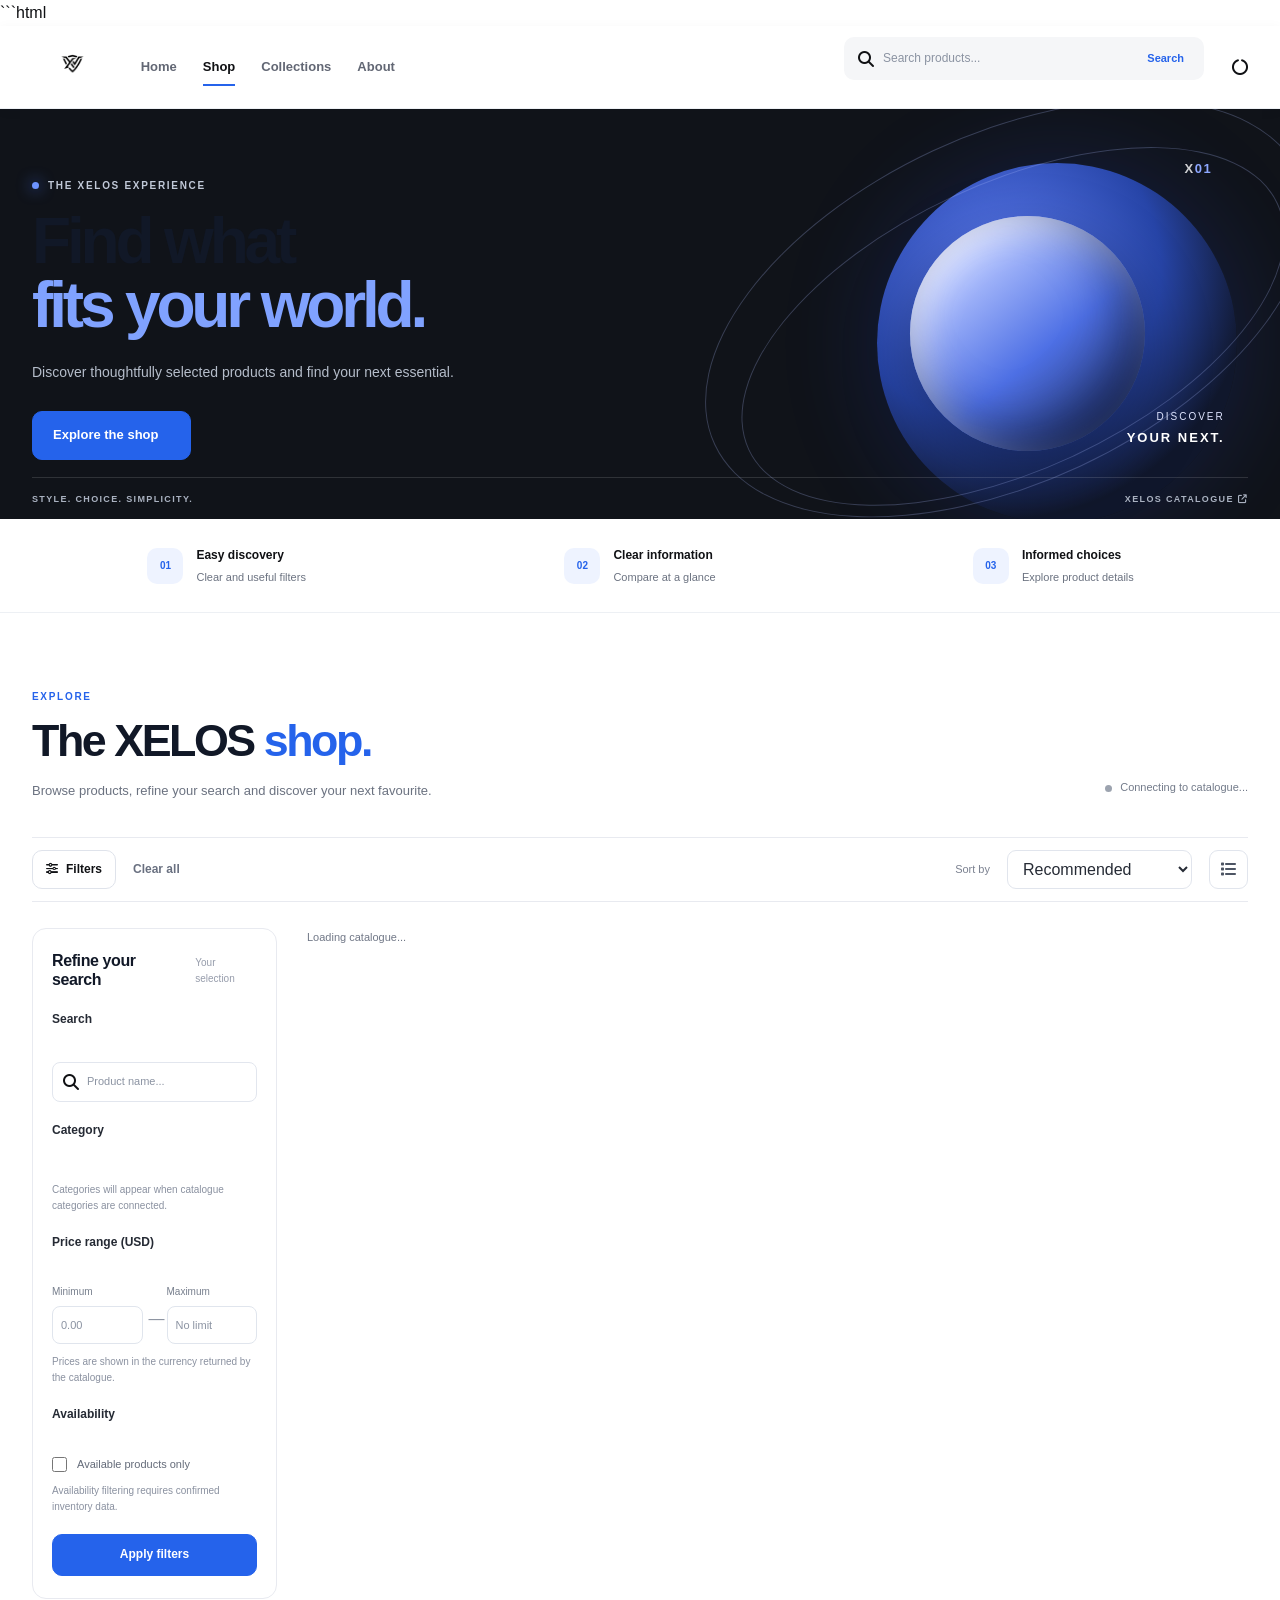
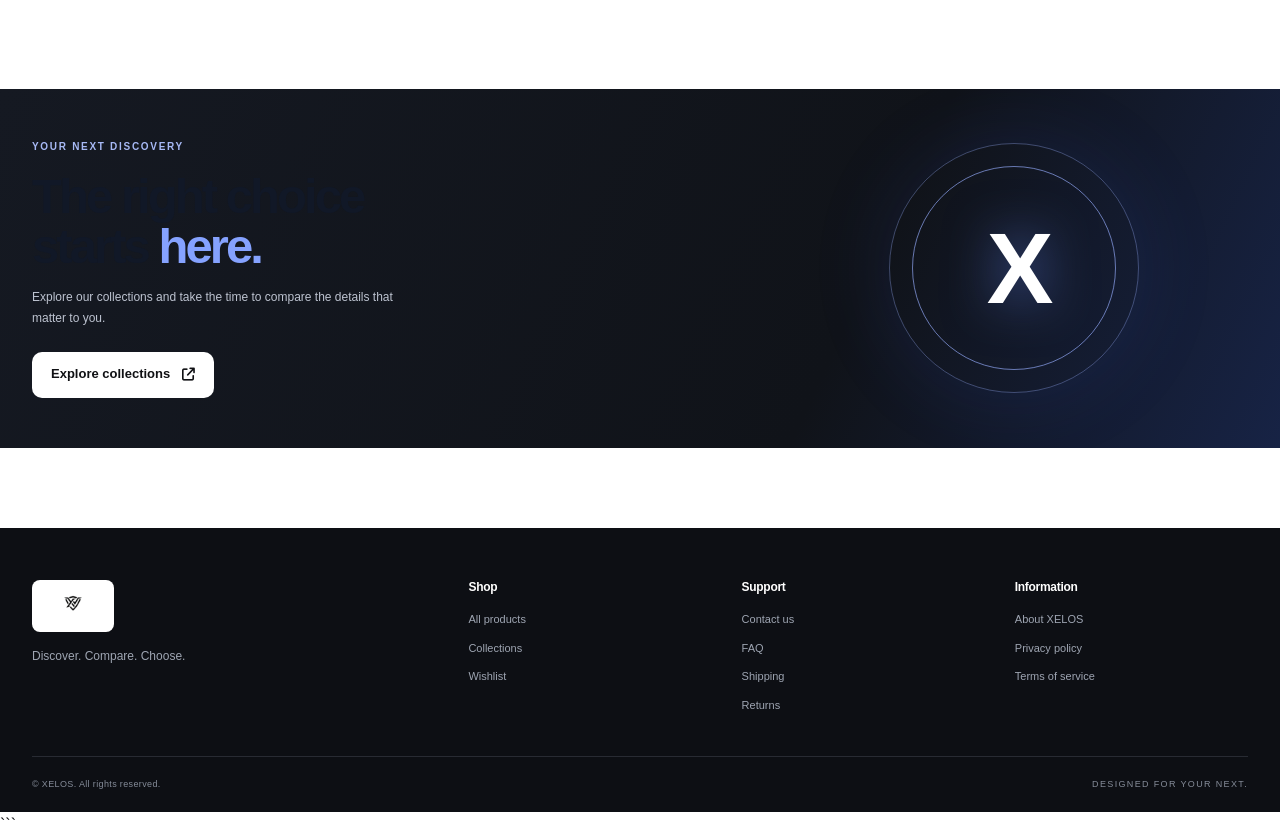
==== commit befbdfea: "Update shop.html" ====
--- a/shop.html
+++ b/shop.html
@@ -1,4 +1,4 @@
-
+```html
 <!DOCTYPE html>
 <html lang="en">
 <head>
@@ -14,12 +14,21 @@
   <link rel="preconnect" href="https://fonts.googleapis.com">
   <link rel="preconnect" href="https://fonts.gstatic.com" crossorigin>
 
+  <!-- Font Awesome -->
+  <link
+    rel="stylesheet"
+    href="https://cdnjs.cloudflare.com/ajax/libs/font-awesome/6.7.2/css/all.min.css"
+    referrerpolicy="no-referrer"
+  >
+
+  <!-- Core styles -->
   <link rel="stylesheet" href="css/core/variables.css">
   <link rel="stylesheet" href="css/core/reset.css">
   <link rel="stylesheet" href="css/core/typography.css">
   <link rel="stylesheet" href="css/core/layout.css">
   <link rel="stylesheet" href="css/core/utilities.css">
 
+  <!-- Components -->
   <link rel="stylesheet" href="css/components/buttons.css">
   <link rel="stylesheet" href="css/components/forms.css">
   <link rel="stylesheet" href="css/components/header.css">
@@ -38,6 +47,7 @@
 
   <header class="site-header">
     <div class="shop-header__inner">
+
       <button
         class="icon-button shop-menu-toggle"
         id="menuToggle"
@@ -46,9 +56,7 @@
         aria-expanded="false"
         aria-controls="primaryNavigation"
       >
-        <svg viewBox="0 0 24 24" aria-hidden="true">
-          <path d="M4 7h16M4 12h16M4 17h16"></path>
-        </svg>
+        <i class="fa-solid fa-bars" aria-hidden="true"></i>
       </button>
 
       <a class="shop-brand" href="index.html" aria-label="XELOS home">
@@ -77,10 +85,7 @@
           Search products
         </label>
 
-        <svg viewBox="0 0 24 24" aria-hidden="true">
-          <circle cx="10.8" cy="10.8" r="6.8"></circle>
-          <path d="m16 16 4.2 4.2"></path>
-        </svg>
+        <i class="fa-solid fa-magnifying-glass" aria-hidden="true"></i>
 
         <input
           id="headerSearchInput"
@@ -95,31 +100,29 @@
         </button>
       </form>
 
-      <div class="shop-header__actions">
-        <a class="header-action" href="account.html" aria-label="My account">
-          <svg viewBox="0 0 24 24" aria-hidden="true">
-            <circle cx="12" cy="8" r="3.5"></circle>
-            <path d="M5 20c.6-3.6 3.1-5.5 7-5.5s6.4 1.9 7 5.5"></path>
-          </svg>
-        </a>
-
-        <a
-          class="header-action header-action--cart"
-          href="cart.html"
-          aria-label="Shopping cart"
-        >
-          <svg viewBox="0 0 24 24" aria-hidden="true">
-            <path d="M3 4h2l2.2 10.2a2 2 0 0 0 2 1.6h7.9a2 2 0 0 0 1.9-1.5L21 8H6"></path>
-            <circle cx="10" cy="20" r="1"></circle>
-            <circle cx="18" cy="20" r="1"></circle>
-          </svg>
-          <span class="cart-count" id="cartCount" hidden>0</span>
-        </a>
-      </div>
+      <!--
+        shop.js must populate this container after checking the Supabase session.
+        Visitor: Sign in + Create account.
+        Authenticated user: Account + Cart.
+        Do not add account/cart links here statically.
+      -->
+      <div
+        class="shop-header__actions"
+        id="shopHeaderActions"
+        aria-label="Account and shopping actions"
+        aria-live="polite"
+      >
+        <span class="header-actions__loading" aria-label="Checking account">
+          <i class="fa-solid fa-circle-notch fa-spin" aria-hidden="true"></i>
+        </span>
+      </div>
+
     </div>
   </header>
 
   <main id="main-content">
+
+    <!-- HERO -->
     <section class="shop-hero" aria-labelledby="shopTitle">
       <div class="shop-hero__content">
         <p class="eyebrow">
@@ -138,7 +141,7 @@
 
         <a class="button button-primary shop-hero__cta" href="#catalogue">
           Explore the shop
-          <span aria-hidden="true">↘</span>
+          <i class="fa-solid fa-arrow-down-right" aria-hidden="true"></i>
         </a>
       </div>
 
@@ -147,19 +150,25 @@
         <div class="shop-hero__orb shop-hero__orb--front"></div>
         <div class="shop-hero__line shop-hero__line--one"></div>
         <div class="shop-hero__line shop-hero__line--two"></div>
+
         <div class="shop-hero__label">
           DISCOVER<br>
           <strong>YOUR NEXT.</strong>
         </div>
+
         <div class="shop-hero__number">X<span>01</span></div>
       </div>
 
       <div class="shop-hero__bottom">
         <span>STYLE. CHOICE. SIMPLICITY.</span>
-        <span>XELOS CATALOGUE <span aria-hidden="true">↗</span></span>
+        <span>
+          XELOS CATALOGUE
+          <i class="fa-solid fa-arrow-up-right-from-square" aria-hidden="true"></i>
+        </span>
       </div>
     </section>
 
+    <!-- TRUST STRIP -->
     <section class="shop-trust-strip" aria-label="The XELOS experience">
       <div>
         <span class="trust-icon">01</span>
@@ -186,6 +195,7 @@
       </div>
     </section>
 
+    <!-- CATALOGUE -->
     <section
       class="shop-catalog section-container"
       id="catalogue"
@@ -215,12 +225,7 @@
             aria-expanded="true"
             aria-controls="catalogFilters"
           >
-            <svg viewBox="0 0 24 24" aria-hidden="true">
-              <path d="M4 7h16M7 12h10M10 17h4"></path>
-              <circle cx="8" cy="7" r="2"></circle>
-              <circle cx="15" cy="12" r="2"></circle>
-              <circle cx="12" cy="17" r="2"></circle>
-            </svg>
+            <i class="fa-solid fa-sliders" aria-hidden="true"></i>
             Filters
             <span id="activeFilterCount" class="filter-count" hidden>0</span>
           </button>
@@ -249,17 +254,14 @@
             aria-label="Switch to list view"
             aria-pressed="false"
           >
-            <svg viewBox="0 0 24 24" aria-hidden="true">
-              <rect x="4" y="4" width="6" height="6" rx="1"></rect>
-              <rect x="14" y="4" width="6" height="6" rx="1"></rect>
-              <rect x="4" y="14" width="6" height="6" rx="1"></rect>
-              <rect x="14" y="14" width="6" height="6" rx="1"></rect>
-            </svg>
+            <i class="fa-solid fa-list" aria-hidden="true"></i>
           </button>
         </div>
       </div>
 
       <div class="catalog-layout">
+
+        <!-- FILTERS -->
         <aside
           class="catalog-filters"
           id="catalogFilters"
@@ -275,10 +277,7 @@
 
             <label class="filter-search">
               <span class="visually-hidden">Search the catalogue</span>
-              <svg viewBox="0 0 24 24" aria-hidden="true">
-                <circle cx="10.8" cy="10.8" r="6.8"></circle>
-                <path d="m16 16 4.2 4.2"></path>
-              </svg>
+              <i class="fa-solid fa-magnifying-glass" aria-hidden="true"></i>
 
               <input
                 id="catalogSearch"
@@ -294,7 +293,7 @@
 
             <div id="categoryOptions">
               <p class="filter-hint">
-                Categories will appear when the catalogue category relationship is connected.
+                Categories will appear when catalogue categories are connected.
               </p>
             </div>
           </fieldset>
@@ -357,6 +356,7 @@
           </button>
         </aside>
 
+        <!-- RESULTS -->
         <div class="catalog-results">
           <div class="catalog-results__top">
             <p id="resultsSummary" aria-live="polite">
@@ -385,11 +385,7 @@
             aria-atomic="true"
           >
             <div class="catalog-state__icon" aria-hidden="true">
-              <svg viewBox="0 0 64 64">
-                <path d="M12 20h40l-4 32H16l-4-32Z"></path>
-                <path d="M23 24v-7a9 9 0 0 1 18 0v7"></path>
-                <path d="M25 36h14"></path>
-              </svg>
+              <i class="fa-solid fa-bag-shopping"></i>
             </div>
 
             <p class="eyebrow" id="stateEyebrow">XELOS CATALOGUE</p>
@@ -420,7 +416,7 @@
               type="button"
               aria-label="Previous page"
             >
-              ←
+              <i class="fa-solid fa-chevron-left" aria-hidden="true"></i>
             </button>
 
             <div class="pagination-pages" id="paginationPages"></div>
@@ -431,19 +427,18 @@
               type="button"
               aria-label="Next page"
             >
-              →
+              <i class="fa-solid fa-chevron-right" aria-hidden="true"></i>
             </button>
           </nav>
         </div>
       </div>
     </section>
 
-    <section
-      class="catalog-editorial"
-      aria-labelledby="editorialTitle"
-    >
+    <!-- EDITORIAL -->
+    <section class="catalog-editorial" aria-labelledby="editorialTitle">
       <div class="catalog-editorial__copy">
         <p class="eyebrow">YOUR NEXT DISCOVERY</p>
+
         <h2 id="editorialTitle">
           The right choice<br>
           starts <span>here.</span>
@@ -455,7 +450,7 @@
 
         <a class="button button-light" href="collections.html">
           Explore collections
-          <span aria-hidden="true">↗</span>
+          <i class="fa-solid fa-arrow-up-right-from-square" aria-hidden="true"></i>
         </a>
       </div>
 
@@ -465,8 +460,10 @@
         <span>X</span>
       </div>
     </section>
+
   </main>
 
+  <!-- FOOTER -->
   <footer class="site-footer">
     <div class="shop-footer__main">
       <div class="shop-footer__brand">
@@ -504,7 +501,7 @@
         <a href="terms.html">Terms of service</a>
       </div>
     </div>
- 
+
     <div class="shop-footer__bottom">
       <p>© <span id="currentYear"></span> XELOS. All rights reserved.</p>
       <span>DESIGNED FOR YOUR NEXT.</span>
@@ -512,3 +509,4 @@
   </footer>
 </body>
 </html>
+```
--- a/css/pages/shop.css
+++ b/css/pages/shop.css
@@ -1,4 +1,3 @@
-
 /* =========================================================
    XELOS — SHOP / DAY 9
    Page-specific styles. Shared tokens remain in core CSS.
@@ -1927,3 +1926,364 @@
     transition-duration: .01ms !important;
   }
 }
+
+/* =========================================================
+   XELOS — SHOP PATCH
+   Responsive header, accessible controls and catalog fixes
+   ========================================================= */
+
+.shop-page .site-header {
+  position: relative;
+  z-index: 50;
+}
+
+.shop-page .shop-header__inner {
+  min-width: 0;
+}
+
+.shop-page .shop-brand {
+  min-width: 0;
+}
+
+.shop-page .shop-menu-toggle {
+  align-items: center;
+  justify-content: center;
+  border-radius: 10px;
+}
+
+.shop-page .shop-menu-toggle:focus-visible,
+.shop-page .header-action:focus-visible,
+.shop-page .icon-button:focus-visible,
+.shop-page .button:focus-visible,
+.shop-page .filter-toggle:focus-visible,
+.shop-page .view-toggle:focus-visible,
+.shop-page .pagination-button:focus-visible,
+.shop-page .pagination-page:focus-visible,
+.shop-page .shop-product-card button:focus-visible,
+.shop-page .shop-product-card a:focus-visible {
+  outline: 3px solid #93b4ff;
+  outline-offset: 3px;
+}
+
+.shop-page .shop-navigation {
+  min-width: 0;
+}
+
+.shop-page .header-search {
+  flex: 1 1 180px;
+  min-width: 0;
+}
+
+.shop-page .shop-header__actions {
+  flex-shrink: 0;
+}
+
+.shop-page .header-action {
+  flex-shrink: 0;
+}
+
+@media (max-width: 600px) {
+  .shop-page .shop-header__inner {
+    gap: 5px;
+  }
+
+  .shop-page .shop-menu-toggle {
+    flex: 0 0 34px;
+  }
+
+  .shop-page .shop-brand {
+    flex: 0 1 auto;
+  }
+
+  .shop-page .header-search {
+    flex: 1 1 auto;
+    min-width: 65px;
+  }
+
+  .shop-page .shop-header__actions {
+    flex: 0 0 auto;
+  }
+
+  .shop-page .shop-header__actions .header-action {
+    width: 32px;
+    height: 35px;
+  }
+
+  .shop-page .shop-header__actions .header-action svg {
+    width: 18px;
+    height: 18px;
+  }
+
+  .shop-page .cart-count {
+    top: -1px;
+    right: -1px;
+  }
+}
+
+/* =========================================================
+   Catalog filters
+   ========================================================= */
+
+.shop-page .catalog-layout,
+.shop-page .catalog-results,
+.shop-page .product-grid {
+  min-width: 0;
+}
+
+.shop-page .catalog-filters {
+  width: 100%;
+  min-width: 0;
+}
+
+.shop-page .catalog-filters[hidden],
+.shop-page .catalog-state[hidden],
+.shop-page .catalog-pagination[hidden] {
+  display: none !important;
+}
+
+.shop-page .filter-search:focus-within,
+.shop-page .price-inputs input:focus-visible,
+.shop-page .sort-select:focus-visible,
+.shop-page .filter-option input:focus-visible {
+  outline: 2px solid #93b4ff;
+  outline-offset: 2px;
+}
+
+.shop-page .filter-search input {
+  color: var(--shop-ink);
+}
+
+.shop-page .price-inputs input {
+  max-width: 100%;
+  color: var(--shop-ink);
+  background: #fff;
+}
+
+.shop-page .price-inputs input::placeholder,
+.shop-page .filter-search input::placeholder,
+.shop-page .header-search input::placeholder {
+  color: #8b93a2;
+  opacity: 1;
+}
+
+.shop-page .filter-option {
+  overflow-wrap: anywhere;
+}
+
+.shop-page .filter-apply {
+  align-self: end;
+}
+
+@media (max-width: 900px) {
+  .shop-page .catalog-filters {
+    grid-template-columns: repeat(2, minmax(0, 1fr));
+  }
+
+  .shop-page .catalog-filters > * {
+    min-width: 0;
+  }
+}
+
+@media (max-width: 600px) {
+  .shop-page .catalog-filters {
+    grid-template-columns: minmax(0, 1fr);
+  }
+}
+
+/* =========================================================
+   Product cards and list view
+   ========================================================= */
+
+.shop-page .shop-product-card {
+  min-width: 0;
+  height: 100%;
+}
+
+.shop-page .shop-product-card__media {
+  isolation: isolate;
+}
+
+.shop-page .shop-product-card__media > a {
+  overflow: hidden;
+}
+
+.shop-page .shop-product-card__media img {
+  color: #687184;
+}
+
+.shop-page .shop-product-card__details {
+  min-width: 0;
+}
+
+.shop-page .shop-product-card__title,
+.shop-page .shop-product-card__description {
+  overflow-wrap: anywhere;
+}
+
+.shop-page .shop-product-card__price-row {
+  row-gap: 5px;
+}
+
+.shop-page .shop-product-card__actions > * {
+  min-width: 0;
+}
+
+.shop-page .shop-product-card__details-link {
+  text-align: center;
+  overflow-wrap: anywhere;
+}
+
+.shop-page .shop-product-card__quick-add {
+  width: 100%;
+}
+
+.shop-page .product-grid--list .shop-product-card {
+  height: auto;
+}
+
+.shop-page .product-grid--list .shop-product-card__media {
+  min-width: 0;
+  align-self: stretch;
+}
+
+.shop-page .product-grid--list .shop-product-card__media > a {
+  min-height: 100%;
+}
+
+@media (max-width: 600px) {
+  .shop-page .product-grid {
+    grid-template-columns: repeat(2, minmax(0, 1fr));
+  }
+
+  .shop-page .product-grid--list .shop-product-card {
+    grid-template-columns: minmax(90px, 34%) minmax(0, 1fr);
+  }
+
+  .shop-page .product-grid--list .shop-product-card__media {
+    aspect-ratio: 3 / 4;
+  }
+
+  .shop-page .product-grid--list .shop-product-card__actions {
+    grid-template-columns: minmax(0, 1fr) 32px;
+  }
+}
+
+@media (max-width: 360px) {
+  .shop-page .product-grid {
+    grid-template-columns: minmax(0, 1fr);
+  }
+
+  .shop-page .product-grid--list .shop-product-card {
+    grid-template-columns: minmax(85px, 34%) minmax(0, 1fr);
+  }
+
+  .shop-page .shop-product-card__details {
+    padding: 12px;
+  }
+
+  .shop-page .shop-product-card__title {
+    font-size: 12px;
+  }
+}
+
+/* =========================================================
+   States, pagination and interaction feedback
+   ========================================================= */
+
+.shop-page .catalog-state {
+  width: 100%;
+}
+
+.shop-page .catalog-state[hidden] {
+  display: none !important;
+}
+
+.shop-page .catalog-status:empty {
+  display: none;
+}
+
+.shop-page .catalog-status {
+  margin-top: 16px;
+  color: var(--shop-muted);
+  font-size: 12px;
+  line-height: 1.7;
+}
+
+.shop-page .pagination-pages {
+  min-width: 0;
+  flex-wrap: wrap;
+  justify-content: center;
+}
+
+.shop-page .pagination-page {
+  cursor: pointer;
+}
+
+.shop-page .pagination-page[aria-current="page"] {
+  color: #fff;
+  background: var(--shop-blue);
+  border-color: var(--shop-blue);
+}
+
+.shop-page button:disabled {
+  cursor: not-allowed;
+}
+
+.shop-page a,
+.shop-page button,
+.shop-page input,
+.shop-page select {
+  -webkit-tap-highlight-color: transparent;
+}
+
+/* =========================================================
+   Hero and editorial overflow protection
+   ========================================================= */
+
+.shop-page .shop-hero__content,
+.shop-page .catalog-editorial__copy {
+  min-width: 0;
+}
+
+.shop-page .shop-hero__art,
+.shop-page .catalog-editorial__graphic {
+  pointer-events: none;
+}
+
+@media (max-width: 600px) {
+  .shop-page .shop-hero {
+    overflow: hidden;
+  }
+
+  .shop-page .shop-hero__bottom {
+    gap: 10px;
+  }
+
+  .shop-page .shop-hero__bottom > span {
+    min-width: 0;
+  }
+
+  .shop-page .catalog-editorial {
+    overflow: hidden;
+  }
+
+  .shop-page .shop-footer__column {
+    min-width: 0;
+  }
+
+  .shop-page .shop-footer__column a {
+    overflow-wrap: anywhere;
+  }
+}
+
+/* Respect reduced-motion preferences */
+@media (prefers-reduced-motion: reduce) {
+  .shop-page *,
+  .shop-page *::before,
+  .shop-page *::after {
+    scroll-behavior: auto !important;
+    animation-duration: 0.01ms !important;
+    animation-iteration-count: 1 !important;
+    transition-duration: 0.01ms !important;
+  }
+}
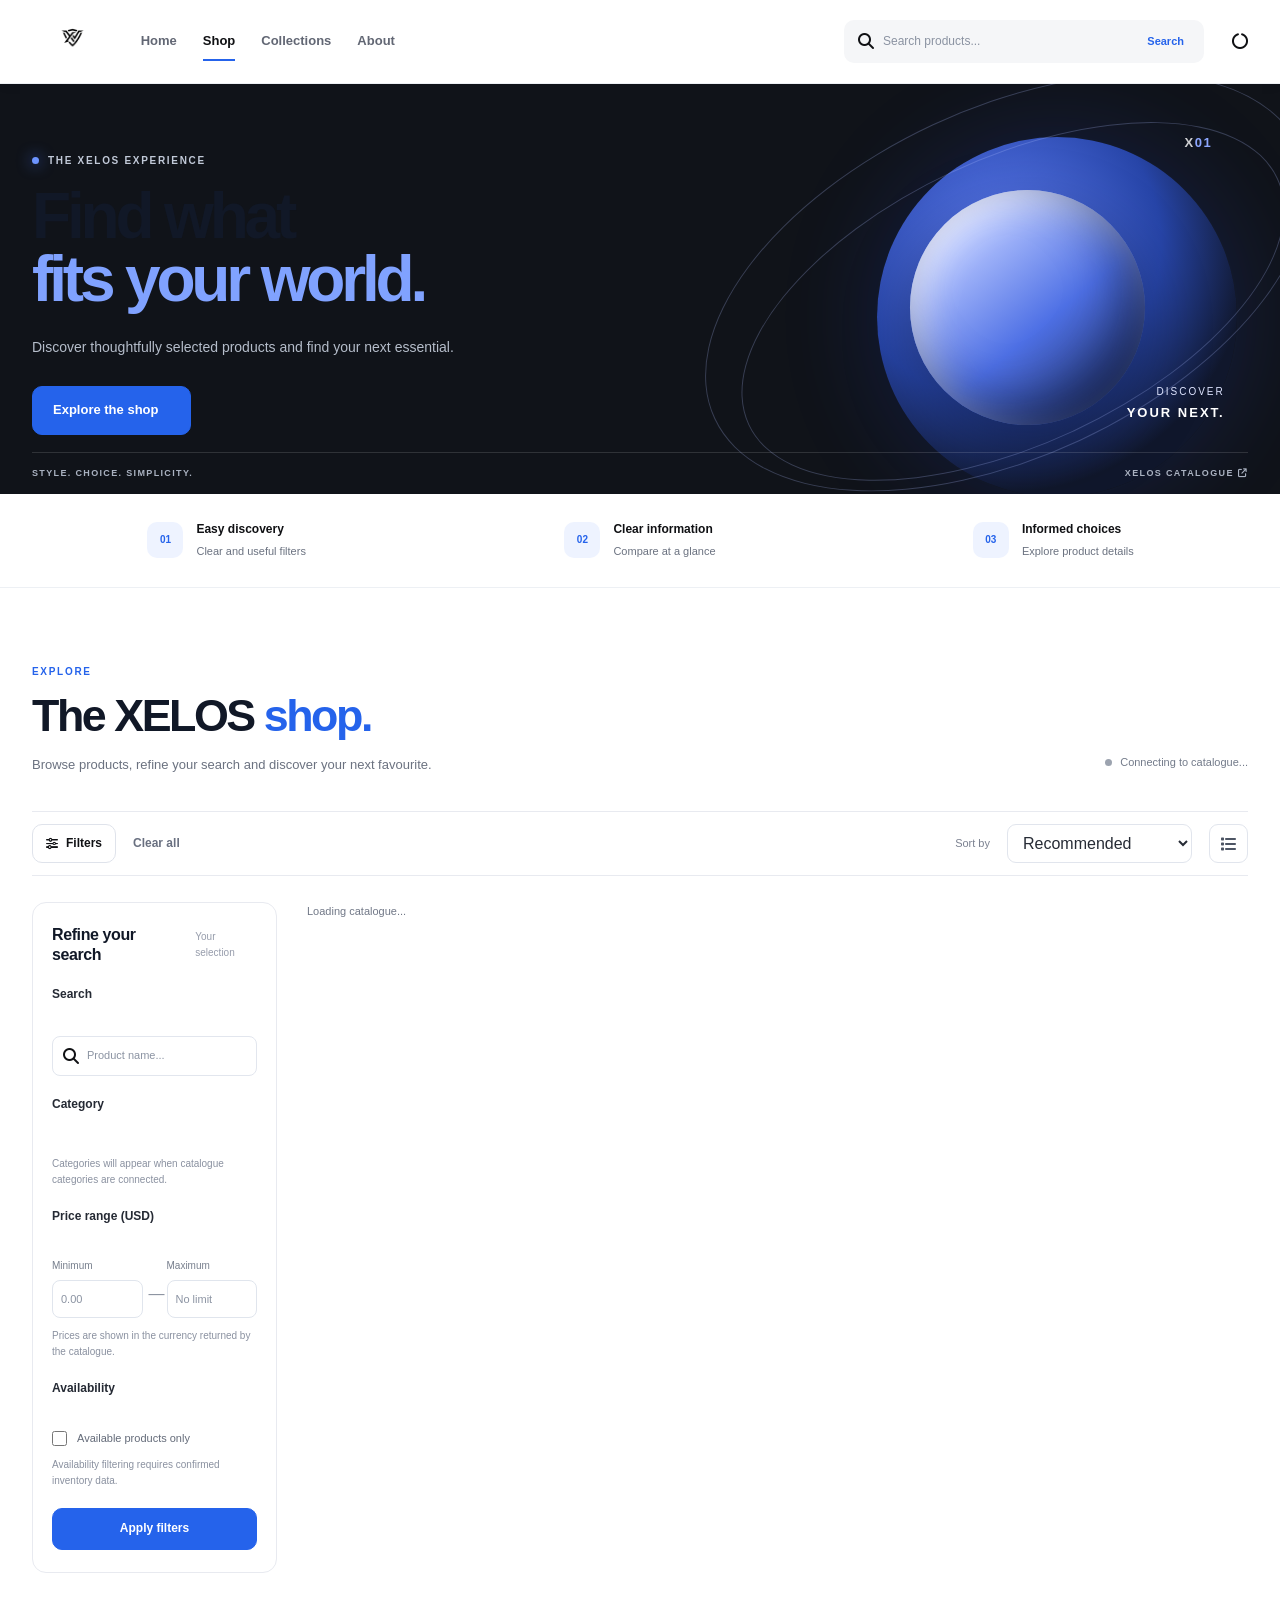
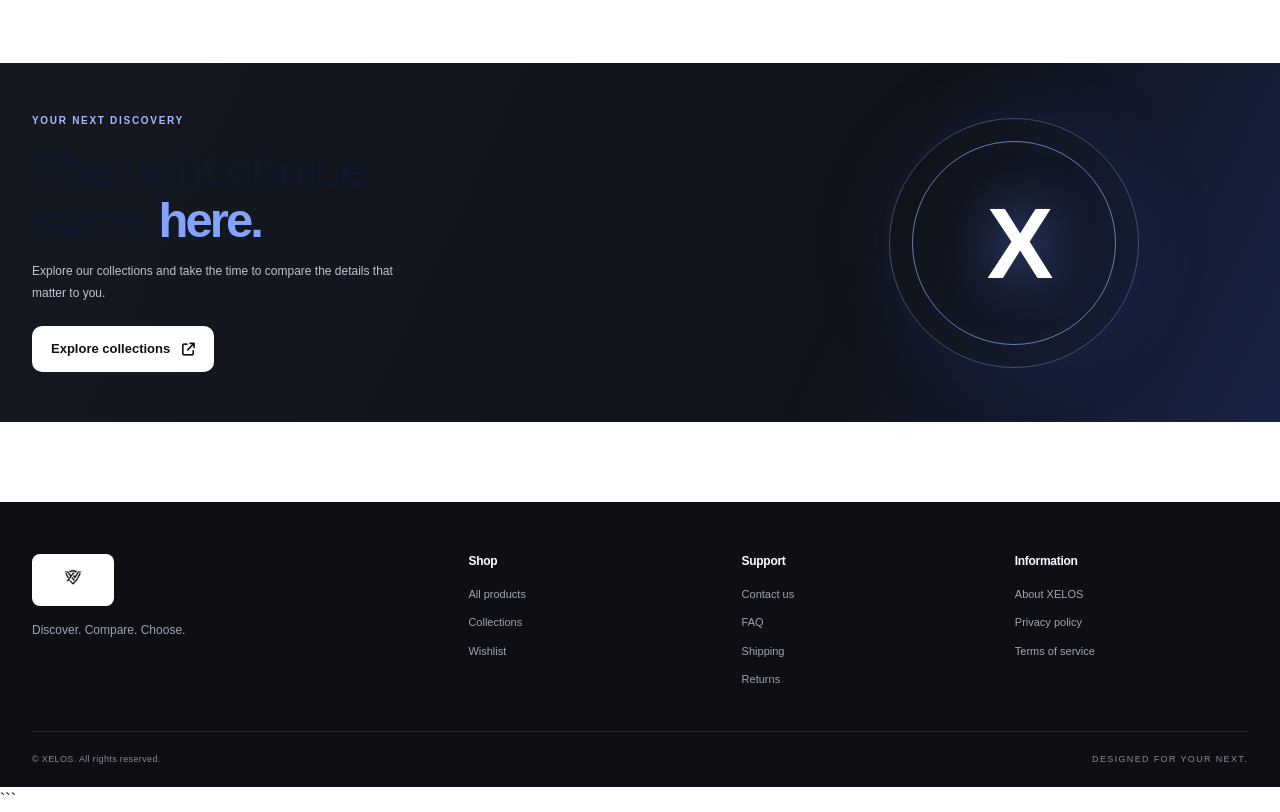
==== commit faaf311c: "Remove code block formatting from shop.html" ====
--- a/shop.html
+++ b/shop.html
@@ -1,4 +1,4 @@
-```html
+
 <!DOCTYPE html>
 <html lang="en">
 <head>
